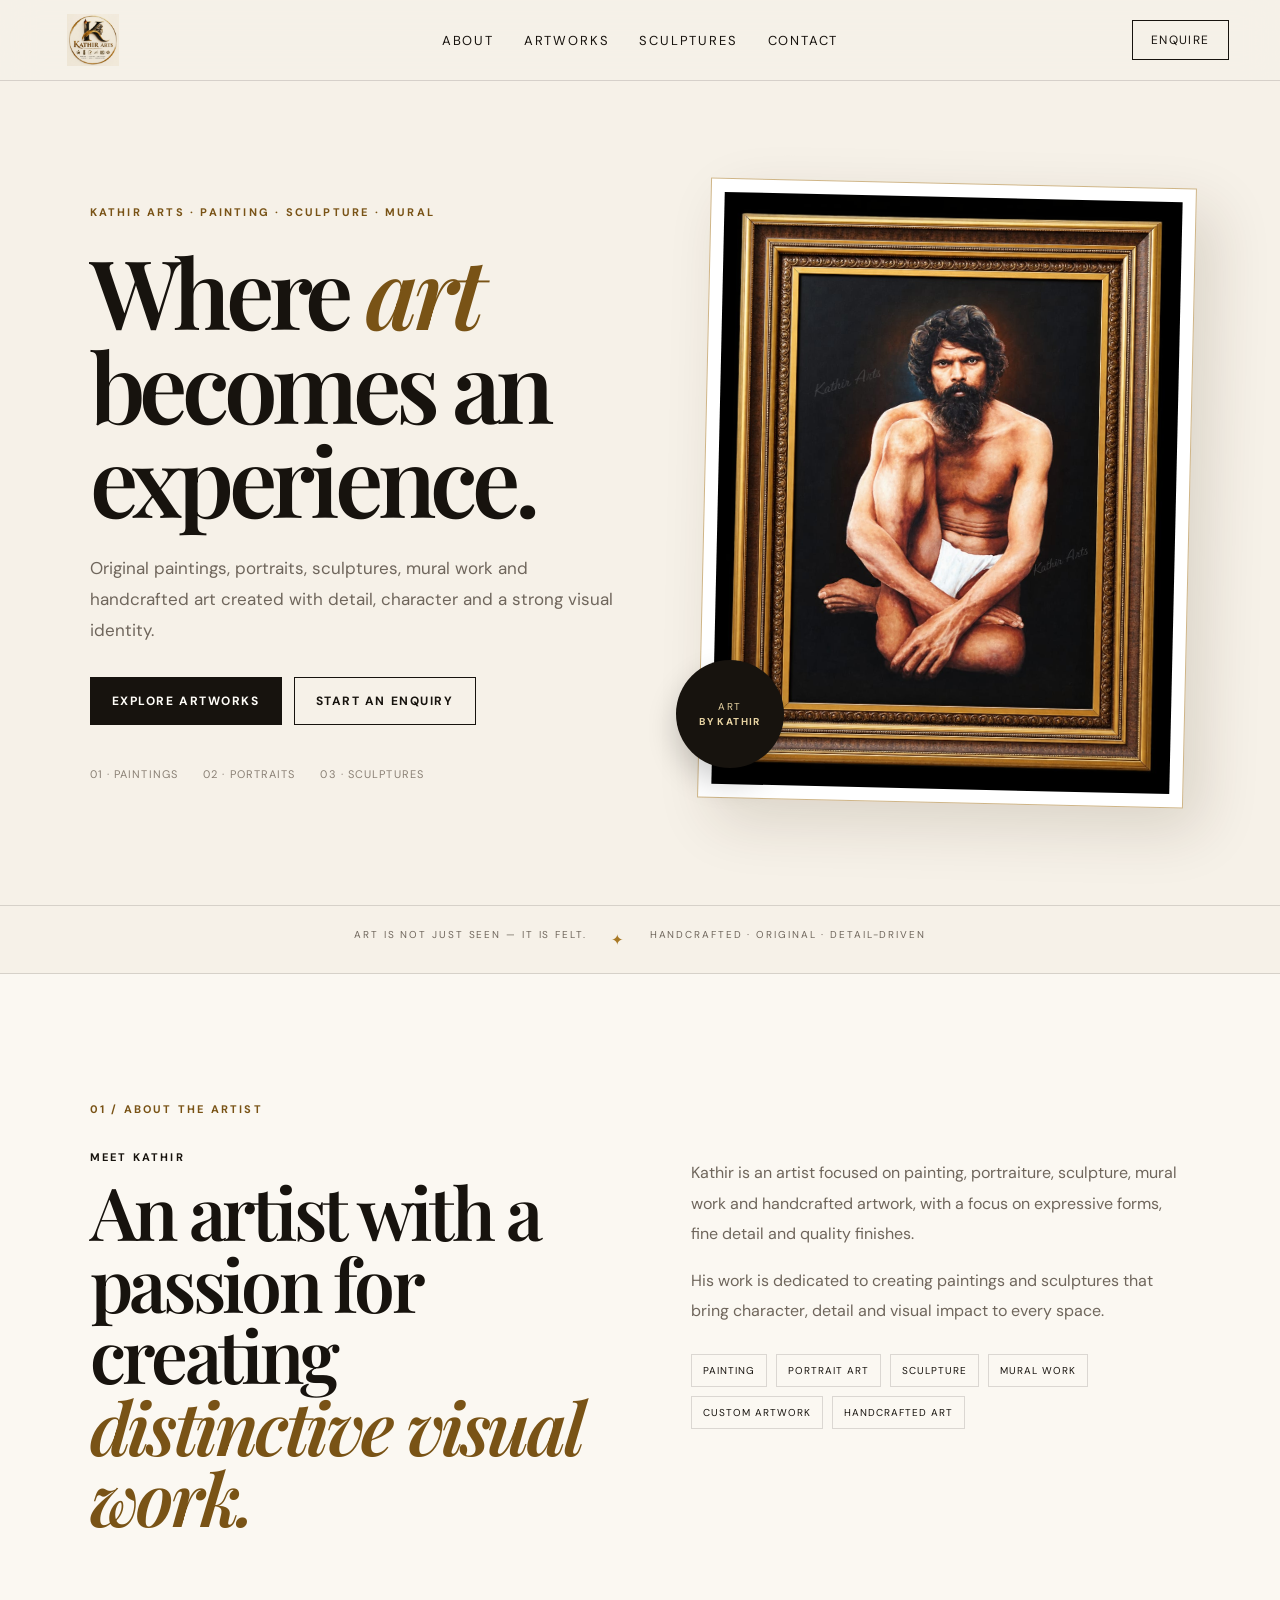
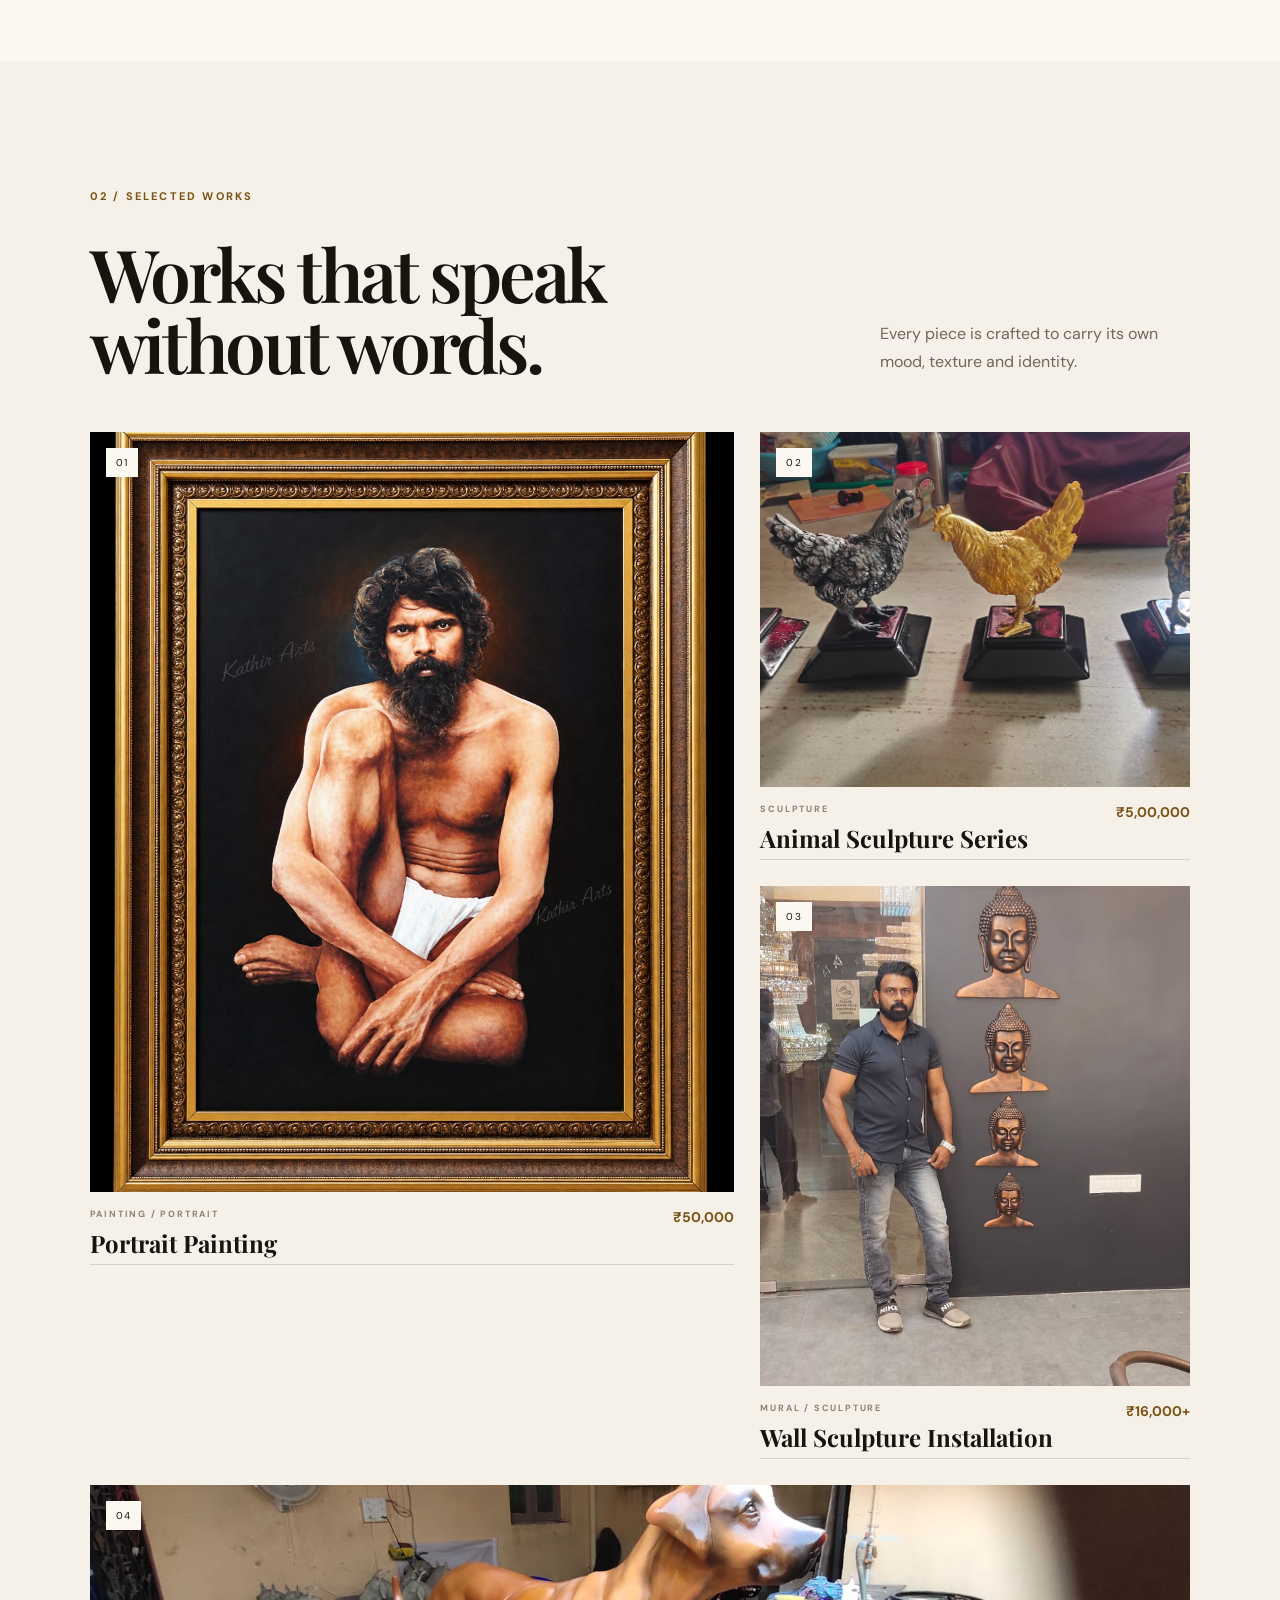
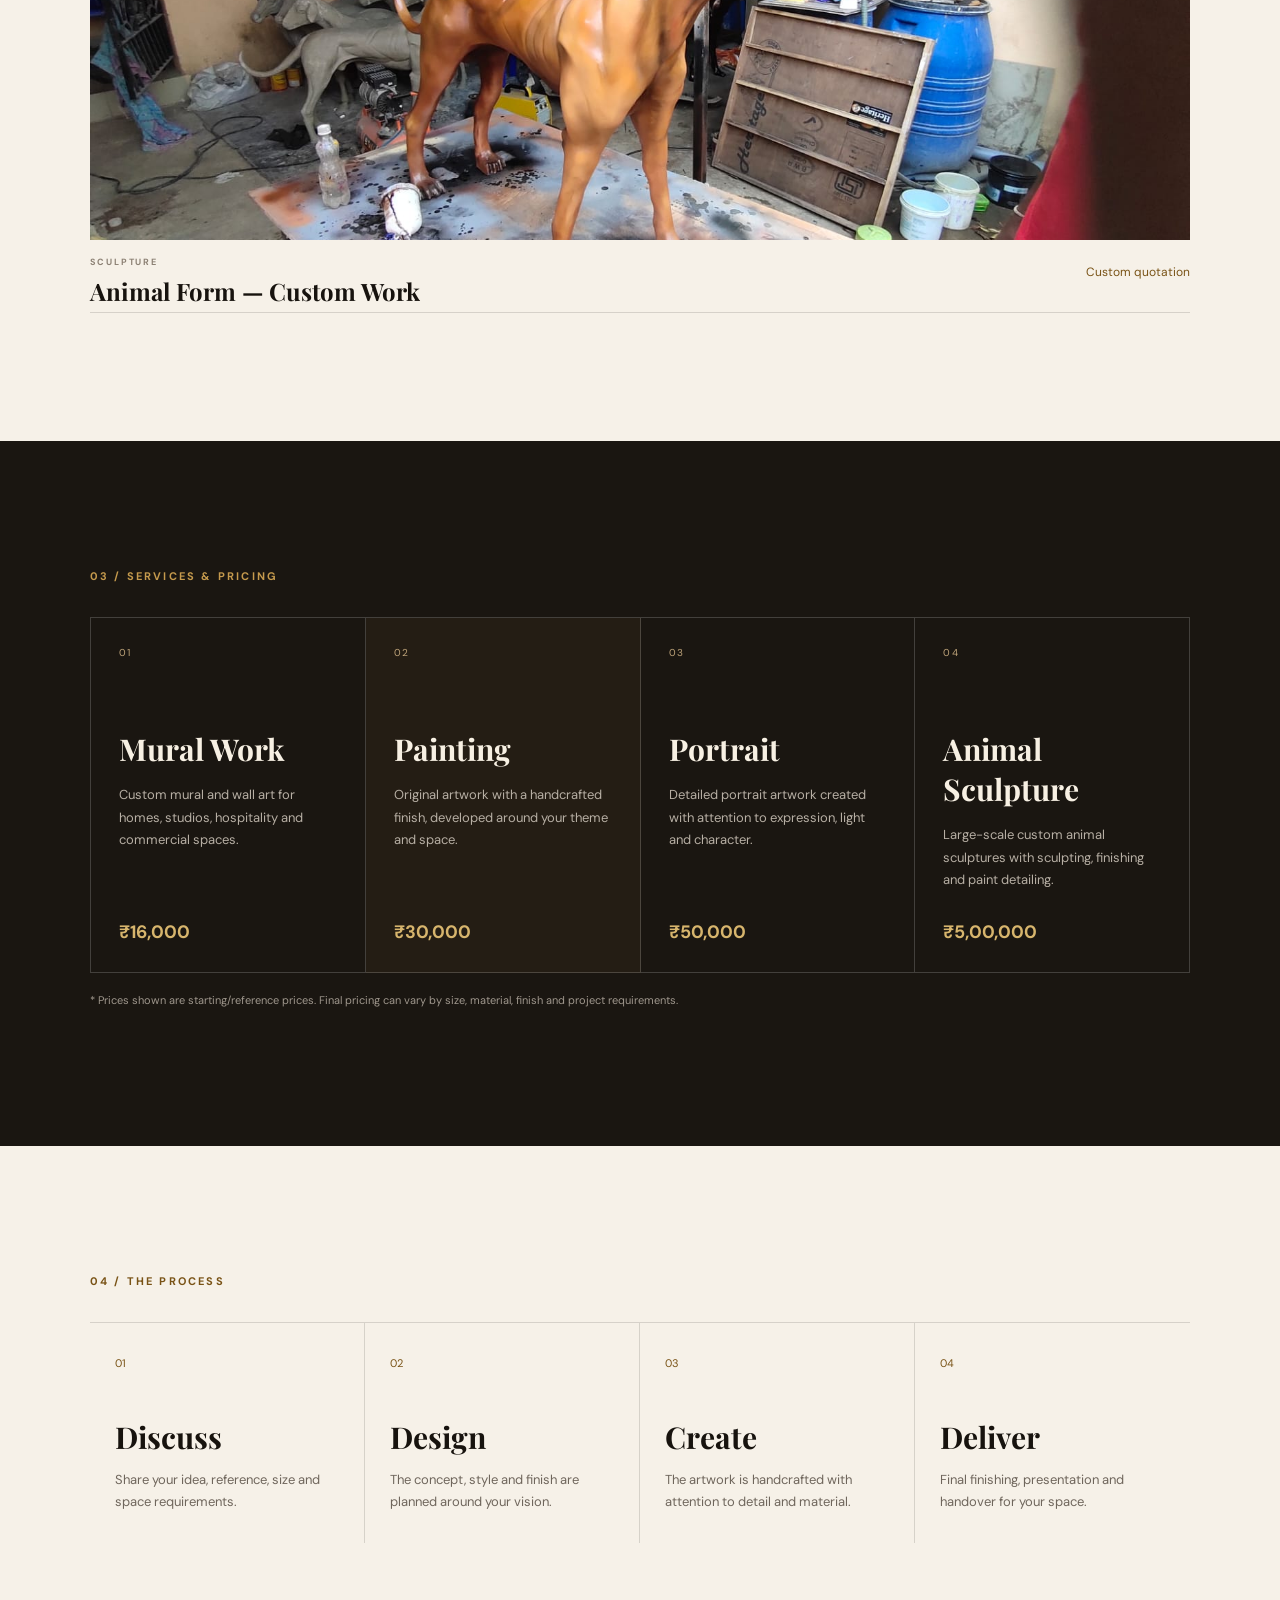
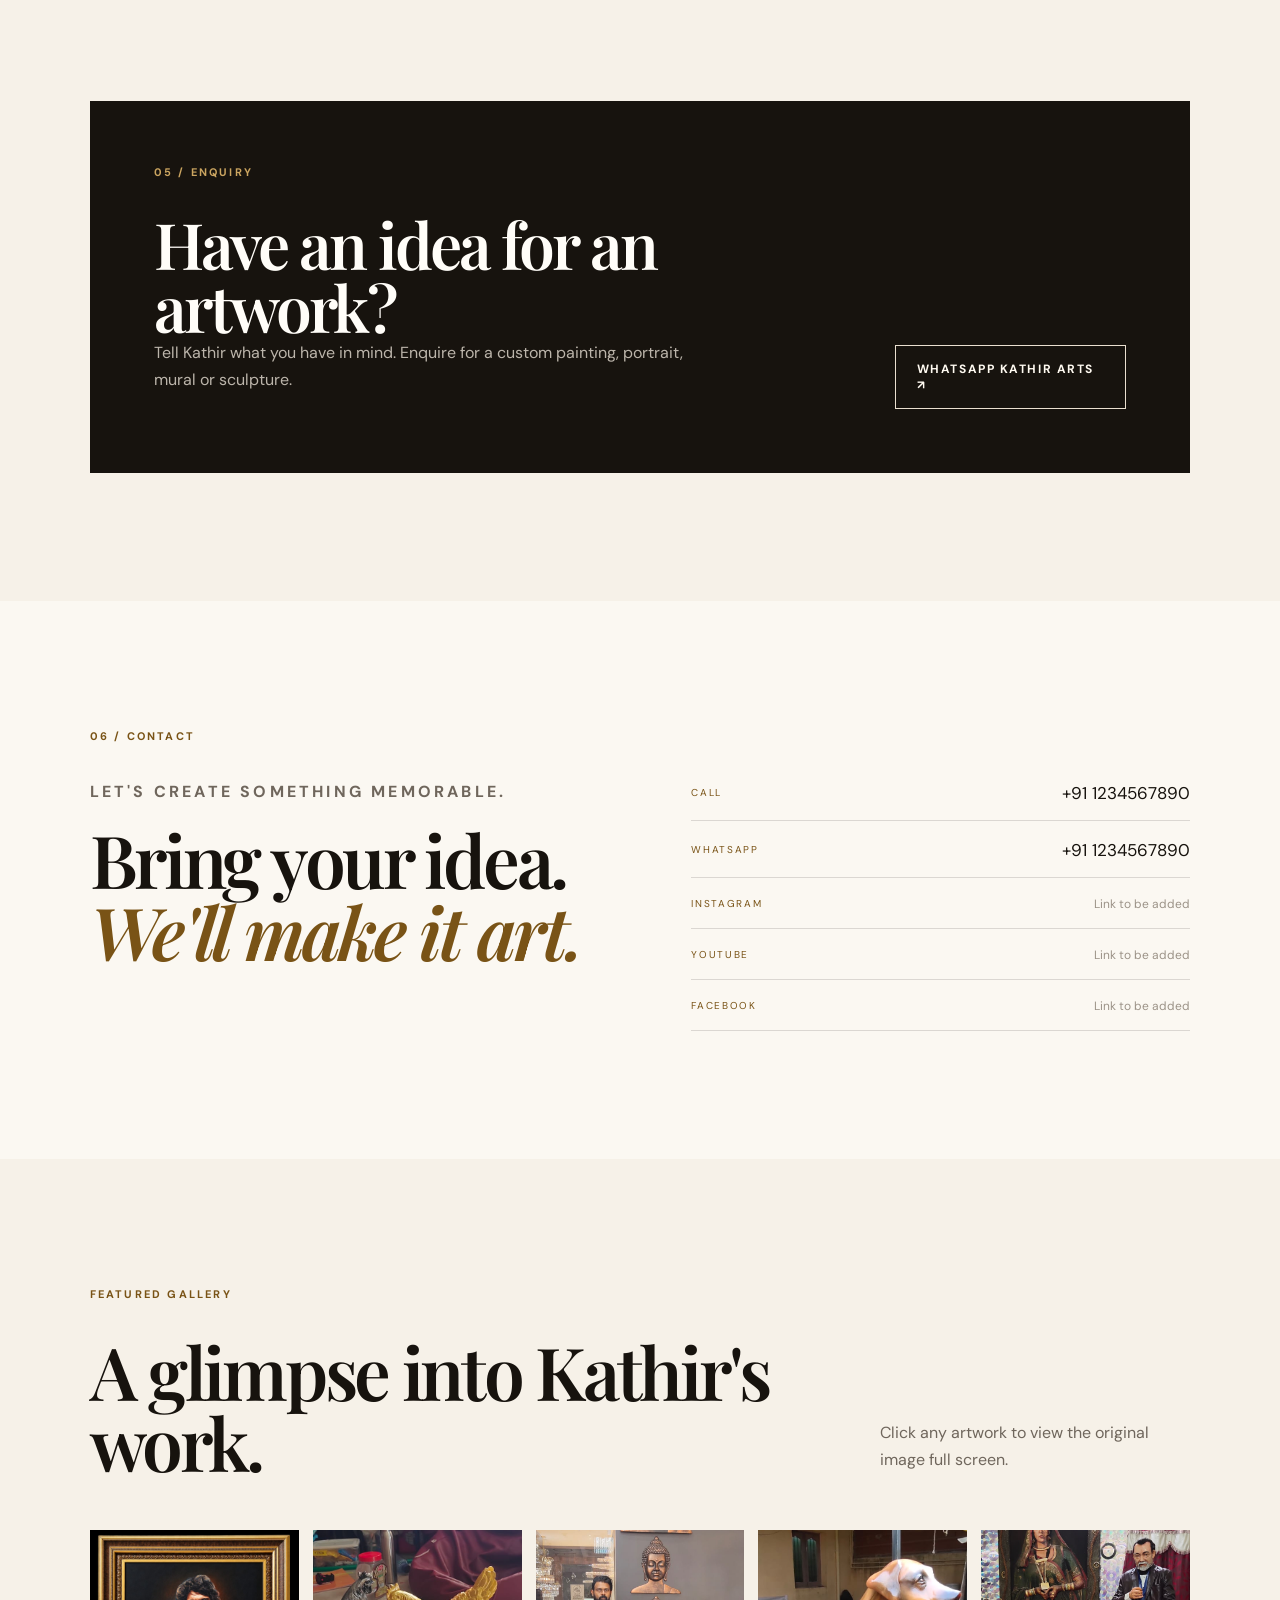
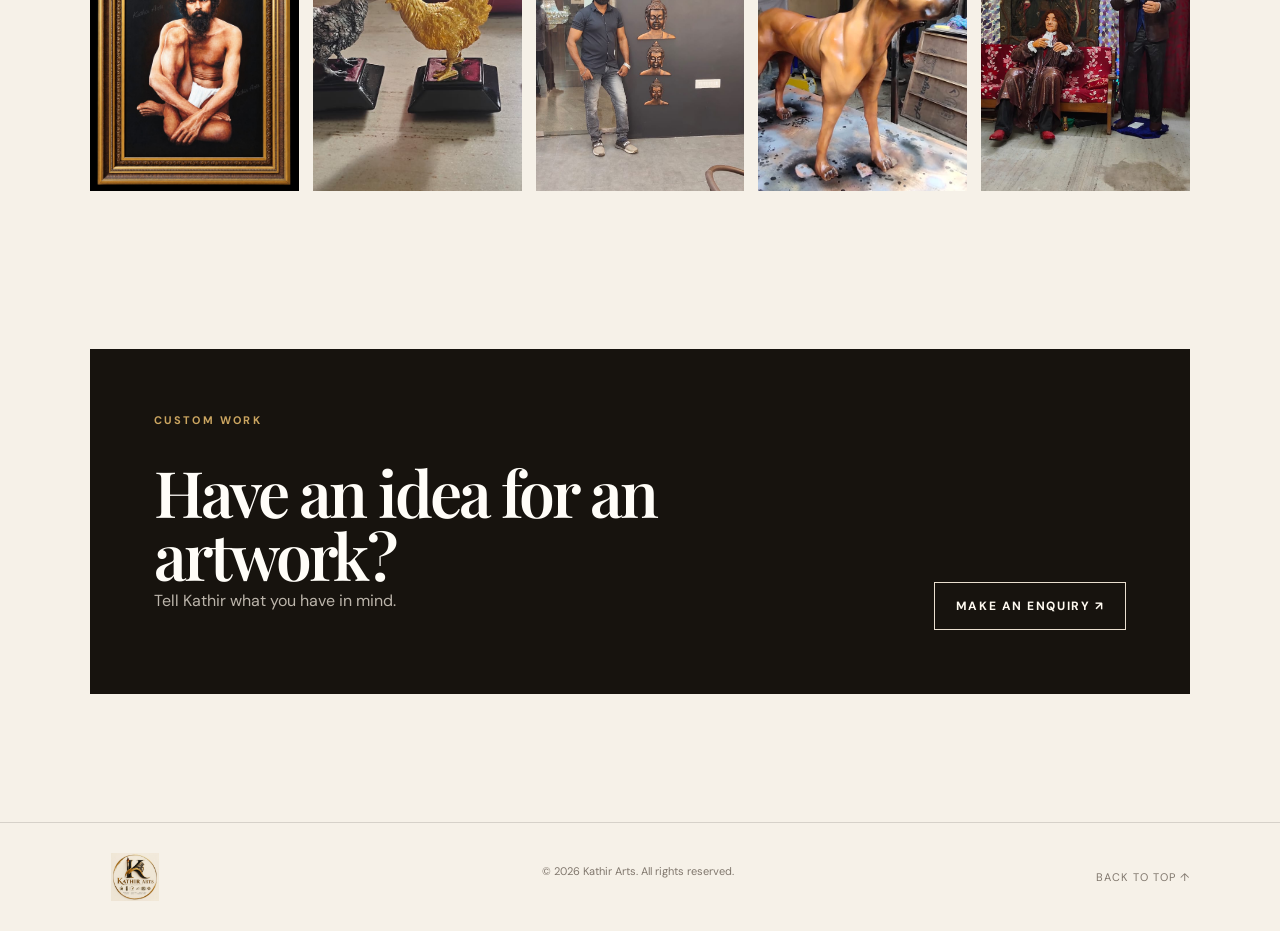
==== index.html @ 3e5220fd "Correct artist profile to painting and sculpture only" ====
<!doctype html>
<html lang="en">
<head>
<meta charset="utf-8"><meta name="viewport" content="width=device-width, initial-scale=1">
<meta name="description" content="Kathir Arts — paintings, portraits, sculptures, mural and embossed art by Kathir.">
<title>Kathir Arts | Art Beyond Imagination</title>
<link rel="icon" href="assets/logo.png"><link rel="stylesheet" href="styles.css">
</head>
<body>
<div class="page-shell">
<header class="site-header">
<a class="brand" href="#home"><img src="assets/logo.png" alt="Kathir Arts logo"></a>
<nav class="nav"><a href="about.html">About</a><a href="artworks.html">Artworks</a><a href="sculptures.html">Sculptures</a><a href="contact.html">Contact</a></nav>
<a class="header-cta" href="contact.html#enquiry">Enquire</a>
</header>
<main>
<section class="hero" id="home">
<div class="hero-copy">
<p class="eyebrow">KATHIR ARTS · PAINTING · SCULPTURE · MURAL</p>
<h1>Where <span>art</span> becomes an experience.</h1>
<p class="hero-text">Original paintings, portraits, sculptures, mural work and handcrafted art created with detail, character and a strong visual identity.</p>
<div class="hero-actions"><a class="button button-dark" href="artworks.html">Explore artworks</a><a class="button button-outline" href="contact.html#enquiry">Start an enquiry</a></div>
<div class="hero-meta"><span>01 · Paintings</span><span>02 · Portraits</span><span>03 · Sculptures</span></div>
</div>
<div class="hero-art"><div class="hero-frame"><img src="assets/portrait-painting.png" alt="Kathir Arts portrait painting"></div><div class="hero-badge">ART<br><strong>BY KATHIR</strong></div></div>
</section>
<section class="intro-strip"><p>ART IS NOT JUST SEEN — IT IS FELT.</p><span>✦</span><p>HANDCRAFTED · ORIGINAL · DETAIL-DRIVEN</p></section>

<section class="about section" id="about">
<div class="section-label">01 / About the artist</div>
<div class="about-grid">
<div><p class="kicker">Meet Kathir</p><h2>An artist with a passion for creating <em>distinctive visual work.</em></h2></div>
<div class="about-copy">
<p>Kathir is an artist focused on painting, portraiture, sculpture, mural work and handcrafted artwork, with a focus on expressive forms, fine detail and quality finishes.</p>
<p>His work is dedicated to creating paintings and sculptures that bring character, detail and visual impact to every space.</p>
<div class="role-list"><span>Painting</span><span>Portrait Art</span><span>Sculpture</span><span>Mural Work</span><span>Custom Artwork</span><span>Handcrafted Art</span></div>
</div>
</div>
</section>

<section class="works section" id="works">
<div class="section-heading"><div><div class="section-label">02 / Selected works</div><h2>Works that speak without words.</h2></div><p>Every piece is crafted to carry its own mood, texture and identity.</p></div>
<div class="work-grid">
<article class="work-card work-large"><div class="image-wrap"><img src="assets/portrait-painting.png" alt="Portrait painting by Kathir Arts" loading="lazy"><span class="work-number">01</span></div><div class="work-info"><div><p class="work-type">Painting / Portrait</p><h3>Portrait Painting</h3></div><strong>₹50,000</strong></div></article>
<article class="work-card"><div class="image-wrap"><img src="assets/animal-sculptures.png" alt="Animal sculptures by Kathir Arts" loading="lazy"><span class="work-number">02</span></div><div class="work-info"><div><p class="work-type">Sculpture</p><h3>Animal Sculpture Series</h3></div><strong>₹5,00,000</strong></div></article>
<article class="work-card"><div class="image-wrap tall"><img src="assets/buddha-sculpture.png" alt="Buddha wall sculpture work by Kathir Arts" loading="lazy"><span class="work-number">03</span></div><div class="work-info"><div><p class="work-type">Mural / Sculpture</p><h3>Wall Sculpture Installation</h3></div><strong>₹16,000+</strong></div></article>
<article class="work-card work-wide"><div class="image-wrap"><img src="assets/dog-sculpture.png" alt="Dog sculpture by Kathir Arts" loading="lazy"><span class="work-number">04</span></div><div class="work-info"><div><p class="work-type">Sculpture</p><h3>Animal Form — Custom Work</h3></div><span class="price-note">Custom quotation</span></div></article>
</div>
</section>

<section class="services section" id="sculpture">
<div class="section-label">03 / Services & pricing</div>
<div class="service-grid">
<article class="service-card"><span>01</span><h3>Mural Work</h3><p>Custom mural and wall art for homes, studios, hospitality and commercial spaces.</p><strong>₹16,000</strong></article>
<article class="service-card featured"><span>02</span><h3>Painting</h3><p>Original artwork with a handcrafted finish, developed around your theme and space.</p><strong>₹30,000</strong></article>
<article class="service-card"><span>03</span><h3>Portrait</h3><p>Detailed portrait artwork created with attention to expression, light and character.</p><strong>₹50,000</strong></article>
<article class="service-card"><span>04</span><h3>Animal Sculpture</h3><p>Large-scale custom animal sculptures with sculpting, finishing and paint detailing.</p><strong>₹5,00,000</strong></article>
</div>
<p class="pricing-note">* Prices shown are starting/reference prices. Final pricing can vary by size, material, finish and project requirements.</p>
</section>

<section class="process section">
<div class="section-label">04 / The process</div>
<div class="process-grid">
<div><span>01</span><h3>Discuss</h3><p>Share your idea, reference, size and space requirements.</p></div>
<div><span>02</span><h3>Design</h3><p>The concept, style and finish are planned around your vision.</p></div>
<div><span>03</span><h3>Create</h3><p>The artwork is handcrafted with attention to detail and material.</p></div>
<div><span>04</span><h3>Deliver</h3><p>Final finishing, presentation and handover for your space.</p></div>
</div>
</section>

<section class="enquiry section" id="enquiry">
<div class="enquiry-panel">
<div><div class="section-label light">05 / Enquiry</div><h2>Have an idea for an artwork?</h2><p>Tell Kathir what you have in mind. Enquire for a custom painting, portrait, mural or sculpture.</p></div>
<a class="button button-light" href="https://wa.me/911234567890?text=Hi%20Kathir%20Arts%2C%20I%27d%20like%20to%20enquire%20about%20an%20artwork." target="_blank" rel="noopener">WhatsApp Kathir Arts ↗</a>
</div>
</section>

<section class="contact section" id="contact">
<div class="section-label">06 / Contact</div>
<div class="contact-grid">
<div><p class="kicker">Let's create something memorable.</p><h2>Bring your idea. <em>We'll make it art.</em></h2></div>
<div class="contact-details">
<a href="tel:+911234567890"><span>Call</span>+91 1234567890</a>
<a href="https://wa.me/911234567890" target="_blank" rel="noopener"><span>WhatsApp</span>+91 1234567890</a>
<div class="social-placeholder"><span>Instagram</span><small>Link to be added</small></div>
<div class="social-placeholder"><span>YouTube</span><small>Link to be added</small></div>
<div class="social-placeholder"><span>Facebook</span><small>Link to be added</small></div>
</div>
</div>
</section>
<section class="home-gallery section"><div class="section-heading"><div><div class="section-label">Featured gallery</div><h2>A glimpse into Kathir's work.</h2></div><p>Click any artwork to view the original image full screen.</p></div><div class="mini-gallery">
<button class="mini-card image-button lightbox-trigger" data-full="assets/portrait-painting.png"><img src="assets/portrait-painting.png" alt="Portrait painting"></button>
<button class="mini-card image-button lightbox-trigger" data-full="assets/animal-sculptures.png"><img src="assets/animal-sculptures.png" alt="Animal sculptures"></button>
<button class="mini-card image-button lightbox-trigger" data-full="assets/buddha-sculpture.png"><img src="assets/buddha-sculpture.png" alt="Buddha sculpture"></button>
<button class="mini-card image-button lightbox-trigger" data-full="assets/dog-sculpture.png"><img src="assets/dog-sculpture.png" alt="Dog sculpture"></button>
<button class="mini-card image-button lightbox-trigger" data-full="assets/artist-gallery.png"><img src="assets/artist-gallery.png" alt="Artist gallery work"></button></div></section>
<section class="enquiry section"><div class="enquiry-panel"><div><div class="section-label light">Custom work</div><h2>Have an idea for an artwork?</h2><p>Tell Kathir what you have in mind.</p></div><a class="button button-light" href="contact.html#enquiry">Make an enquiry ↗</a></div></section></main>
<footer class="site-footer"><img src="assets/logo.png" alt="Kathir Arts"><p>© <span id="year"></span> Kathir Arts. All rights reserved.</p><a href="#home">Back to top ↑</a></footer>
</div><div class="lightbox" id="lightbox" aria-hidden="true"><button class="lightbox-close" aria-label="Close image">×</button><img id="lightbox-image" src="" alt=""><p id="lightbox-caption"></p></div><script src="script.js"></script>
</body>
</html>
---- styles.css ----
@import url('https://fonts.googleapis.com/css2?family=DM+Sans:wght@400;500;600;700&family=Playfair+Display:ital,wght@0,500;0,600;0,700;1,500;1,600&display=swap');
:root{--ink:#17130e;--muted:#6f665c;--paper:#f6f1e8;--paper-2:#fbf8f2;--gold:#a87925;--gold-dark:#795316;--line:rgba(23,19,14,.14);--white:#fffdf8}
*{box-sizing:border-box}html{scroll-behavior:smooth}body{margin:0;background:var(--paper);color:var(--ink);font-family:"DM Sans",sans-serif}a{color:inherit;text-decoration:none}img{display:block;max-width:100%}.page-shell{overflow:hidden}
.site-header{position:sticky;top:0;z-index:20;display:grid;grid-template-columns:1fr auto 1fr;align-items:center;padding:14px clamp(20px,4vw,64px);background:rgba(246,241,232,.9);backdrop-filter:blur(18px);border-bottom:1px solid var(--line)}
.brand{justify-self:start;width:84px;height:52px;display:flex;align-items:center}.brand img{width:84px;height:52px;object-fit:contain;mix-blend-mode:multiply}.nav{display:flex;gap:30px;align-items:center;font-size:13px;text-transform:uppercase;letter-spacing:.14em}.nav a{position:relative;padding:8px 0}.nav a:after{content:"";position:absolute;left:0;bottom:2px;width:0;height:1px;background:var(--gold);transition:.25s}.nav a:hover:after{width:100%}.header-cta{justify-self:end;border:1px solid var(--ink);padding:11px 18px;font-size:12px;text-transform:uppercase;letter-spacing:.12em;transition:.25s}.header-cta:hover{background:var(--ink);color:var(--white)}
.hero{min-height:calc(100vh - 81px);display:grid;grid-template-columns:1.05fr .95fr;gap:clamp(30px,6vw,100px);align-items:center;padding:clamp(50px,8vw,110px) clamp(20px,7vw,110px)}.hero-copy{max-width:680px}.eyebrow,.section-label,.kicker,.work-type{font-size:11px;letter-spacing:.2em;text-transform:uppercase;font-weight:700}.eyebrow{color:var(--gold-dark);margin-bottom:24px}h1,h2,h3,p{margin-top:0}h1,h2{font-family:"Playfair Display",serif;font-weight:600;line-height:.98}h1{font-size:clamp(58px,7.5vw,112px);letter-spacing:-.055em;margin-bottom:28px}h1 span,h2 em{color:var(--gold-dark);font-style:italic}.hero-text{max-width:570px;color:var(--muted);font-size:17px;line-height:1.8}.hero-actions{display:flex;gap:12px;flex-wrap:wrap;margin:32px 0 42px}.button{display:inline-flex;align-items:center;justify-content:center;padding:15px 21px;font-size:12px;text-transform:uppercase;letter-spacing:.13em;font-weight:700;border:1px solid var(--ink);transition:.25s}.button-dark{background:var(--ink);color:var(--white)}.button-dark:hover{background:var(--gold-dark);border-color:var(--gold-dark)}.button-outline:hover{background:var(--ink);color:var(--white)}.hero-meta{display:flex;gap:25px;color:#8a8075;font-size:11px;letter-spacing:.1em;text-transform:uppercase}
.hero-art{position:relative;max-width:620px;justify-self:end}.hero-frame{padding:13px;border:1px solid rgba(168,121,37,.55);background:#fff;box-shadow:18px 22px 60px rgba(55,35,9,.14);transform:rotate(1.3deg)}.hero-frame img{width:100%;aspect-ratio:1104/1425;object-fit:cover}.hero-badge{position:absolute;left:-28px;bottom:35px;width:108px;height:108px;border-radius:50%;display:grid;place-content:center;text-align:center;background:var(--ink);color:#e8d4a3;font-size:10px;letter-spacing:.14em;line-height:1.5;box-shadow:0 14px 30px rgba(0,0,0,.2)}
.intro-strip{display:flex;justify-content:center;align-items:center;gap:24px;padding:22px 20px;border-top:1px solid var(--line);border-bottom:1px solid var(--line);font-size:10px;letter-spacing:.19em;color:#6f665c}.intro-strip span{color:var(--gold);font-size:15px}
.section{padding:clamp(80px,10vw,145px) clamp(20px,7vw,110px)}.section-label{color:var(--gold-dark);margin-bottom:34px}.about{background:var(--paper-2)}.about-grid,.contact-grid{display:grid;grid-template-columns:1fr 1fr;gap:clamp(40px,8vw,140px)}h2{font-size:clamp(48px,5.7vw,82px);letter-spacing:-.045em;margin-bottom:0}.about-copy{max-width:570px;padding-top:8px}.about-copy p,.contact-grid p{color:var(--muted);font-size:16px;line-height:1.9}.role-list{display:flex;flex-wrap:wrap;gap:9px;margin-top:28px}.role-list span{border:1px solid var(--line);padding:9px 11px;font-size:10px;text-transform:uppercase;letter-spacing:.1em}
.section-heading{display:flex;justify-content:space-between;align-items:end;gap:40px;margin-bottom:52px}.section-heading h2{max-width:740px}.section-heading>p{max-width:310px;color:var(--muted);line-height:1.7;margin-bottom:5px}.work-grid{display:grid;grid-template-columns:1.2fr .8fr;gap:26px}.work-card{min-width:0}.work-card.work-large{grid-row:span 2}.image-wrap{position:relative;background:#ddd;overflow:hidden}.image-wrap img{width:100%;height:100%;object-fit:cover;transition:transform .7s cubic-bezier(.2,.7,.2,1)}.work-large .image-wrap{height:760px}.work-card:not(.work-large) .image-wrap{height:355px}.image-wrap.tall{height:500px!important}.work-wide{grid-column:1/-1}.work-wide .image-wrap{height:430px}.work-card:hover img{transform:scale(1.025)}.work-number{position:absolute;top:16px;left:16px;background:var(--paper-2);padding:8px 10px;font-size:10px;letter-spacing:.12em}.work-info{display:flex;justify-content:space-between;gap:20px;padding:16px 0 5px;border-bottom:1px solid var(--line);align-items:start}.work-info h3{font-family:"Playfair Display",serif;font-size:24px;margin:7px 0 0}.work-info strong{font-size:14px;color:var(--gold-dark);white-space:nowrap}.work-type{font-size:9px;color:#8c8174;margin:0}.price-note{font-size:12px;color:var(--gold-dark);padding-top:8px}
.services{background:#1a1611;color:#f7f0e3}.services .section-label{color:#c59a4d}.service-grid{display:grid;grid-template-columns:repeat(4,1fr);border-top:1px solid rgba(255,255,255,.18);border-left:1px solid rgba(255,255,255,.18)}.service-card{min-height:330px;padding:28px;border-right:1px solid rgba(255,255,255,.18);border-bottom:1px solid rgba(255,255,255,.18);display:flex;flex-direction:column}.service-card.featured{background:#241d14}.service-card>span{font-size:10px;color:#bfa47a;letter-spacing:.16em}.service-card h3{font-family:"Playfair Display",serif;font-size:30px;margin:70px 0 15px}.service-card p{color:#b7afa4;font-size:13px;line-height:1.75;margin-bottom:28px}.service-card strong{margin-top:auto;font-size:18px;color:#d7b56d}.pricing-note{color:#9f978d;font-size:11px;margin-top:20px}
.process-grid{display:grid;grid-template-columns:repeat(4,1fr);border-top:1px solid var(--line)}.process-grid>div{padding:28px 25px 0;border-right:1px solid var(--line);min-height:220px}.process-grid>div:last-child{border-right:0}.process-grid span{font-size:11px;color:var(--gold-dark)}.process-grid h3{font-family:"Playfair Display",serif;font-size:30px;margin:45px 0 12px}.process-grid p{color:var(--muted);line-height:1.7;font-size:13px}
.enquiry{padding-top:30px}.enquiry-panel{background:var(--ink);color:var(--white);padding:clamp(35px,5vw,70px);display:flex;align-items:end;justify-content:space-between;gap:35px}.enquiry-panel .section-label{color:#cba560}.enquiry-panel h2{max-width:720px;font-size:clamp(48px,5vw,76px)}.enquiry-panel p{color:#bcb5ab;max-width:560px;line-height:1.7}.button-light{border-color:#e9dfcf;color:#fffaf1}.button-light:hover{background:#fffaf1;color:var(--ink)}
.contact{background:var(--paper-2)}.contact-details{display:flex;flex-direction:column;gap:18px;padding-top:5px}.contact-details>a,.social-placeholder{display:flex;justify-content:space-between;align-items:center;border-bottom:1px solid var(--line);padding:0 0 16px;font-size:17px}.contact-details span{font-size:10px;text-transform:uppercase;letter-spacing:.17em;color:var(--gold-dark)}.social-placeholder small{color:#9c9388;font-size:12px}.site-footer{display:flex;align-items:center;justify-content:space-between;padding:30px clamp(20px,7vw,110px);border-top:1px solid var(--line);font-size:11px;color:#80776d}.site-footer img{width:90px;height:48px;object-fit:contain;mix-blend-mode:multiply}.site-footer a{text-transform:uppercase;letter-spacing:.1em}
@media(max-width:900px){.site-header{grid-template-columns:auto 1fr auto}.nav{display:none}.hero{grid-template-columns:1fr;padding-top:70px}.hero-art{justify-self:center;width:min(100%,620px)}.about-grid,.contact-grid{grid-template-columns:1fr}.work-grid{grid-template-columns:1fr}.work-large{grid-row:auto!important}.work-wide{grid-column:auto}.work-large .image-wrap,.work-card:not(.work-large) .image-wrap,.image-wrap.tall,.work-wide .image-wrap{height:auto!important;aspect-ratio:4/3}.service-grid{grid-template-columns:1fr 1fr}.process-grid{grid-template-columns:1fr 1fr}.process-grid>div:nth-child(2){border-right:0}.enquiry-panel{align-items:start;flex-direction:column}}
@media(max-width:560px){h1{font-size:54px}.hero-meta{flex-direction:column;gap:8px}.intro-strip{justify-content:flex-start;overflow:hidden;white-space:nowrap}.service-grid,.process-grid{grid-template-columns:1fr}.process-grid>div{border-right:0;border-bottom:1px solid var(--line)}.process-grid>div:last-child{border-bottom:0}.site-footer{flex-direction:column;gap:18px}.header-cta{padding:9px 12px}}
.image-button{border:0;padding:0;background:transparent;cursor:zoom-in;width:100%}.mini-gallery{display:grid;grid-template-columns:repeat(5,1fr);gap:14px}.mini-card{overflow:hidden;background:#ddd;aspect-ratio:4/5}.mini-card img{width:100%;height:100%;object-fit:cover;transition:transform .6s}.mini-card:hover img{transform:scale(1.05)}
.page-hero{padding:110px clamp(20px,7vw,110px) 60px}.page-hero p{max-width:680px;color:var(--muted);font-size:17px;line-height:1.8}.artwork-grid,.sculpture-grid{display:grid;grid-template-columns:repeat(2,1fr);gap:40px 28px}.sculpture-grid{grid-template-columns:repeat(3,1fr)}.gallery-image{height:540px;overflow:hidden}.gallery-image img{width:100%;height:100%;object-fit:cover;transition:.6s}.gallery-card:hover .gallery-image img{transform:scale(1.025)}.gallery-info{display:flex;justify-content:space-between;padding:16px 0;border-bottom:1px solid var(--line)}.gallery-info h3{font-family:"Playfair Display",serif;font-size:25px;margin:6px 0}.gallery-info strong,.price-note{color:var(--gold-dark)}.lightbox{position:fixed;inset:0;z-index:100;display:flex;align-items:center;justify-content:center;flex-direction:column;gap:14px;padding:30px;background:rgba(10,8,5,.95);opacity:0;visibility:hidden;transition:.25s}.lightbox.open{opacity:1;visibility:visible}.lightbox img{max-width:94vw;max-height:86vh;width:auto;height:auto;object-fit:contain}.lightbox p{color:#eee;margin:0;font-size:12px}.lightbox-close{position:absolute;right:25px;top:15px;background:none;border:0;color:#fff;font-size:42px;cursor:pointer}body.no-scroll{overflow:hidden}
@media(max-width:900px){.mini-gallery{grid-template-columns:repeat(2,1fr)}.artwork-grid,.sculpture-grid{grid-template-columns:1fr}.gallery-image{height:auto;aspect-ratio:4/3}}@media(max-width:560px){.mini-gallery{grid-template-columns:1fr}}
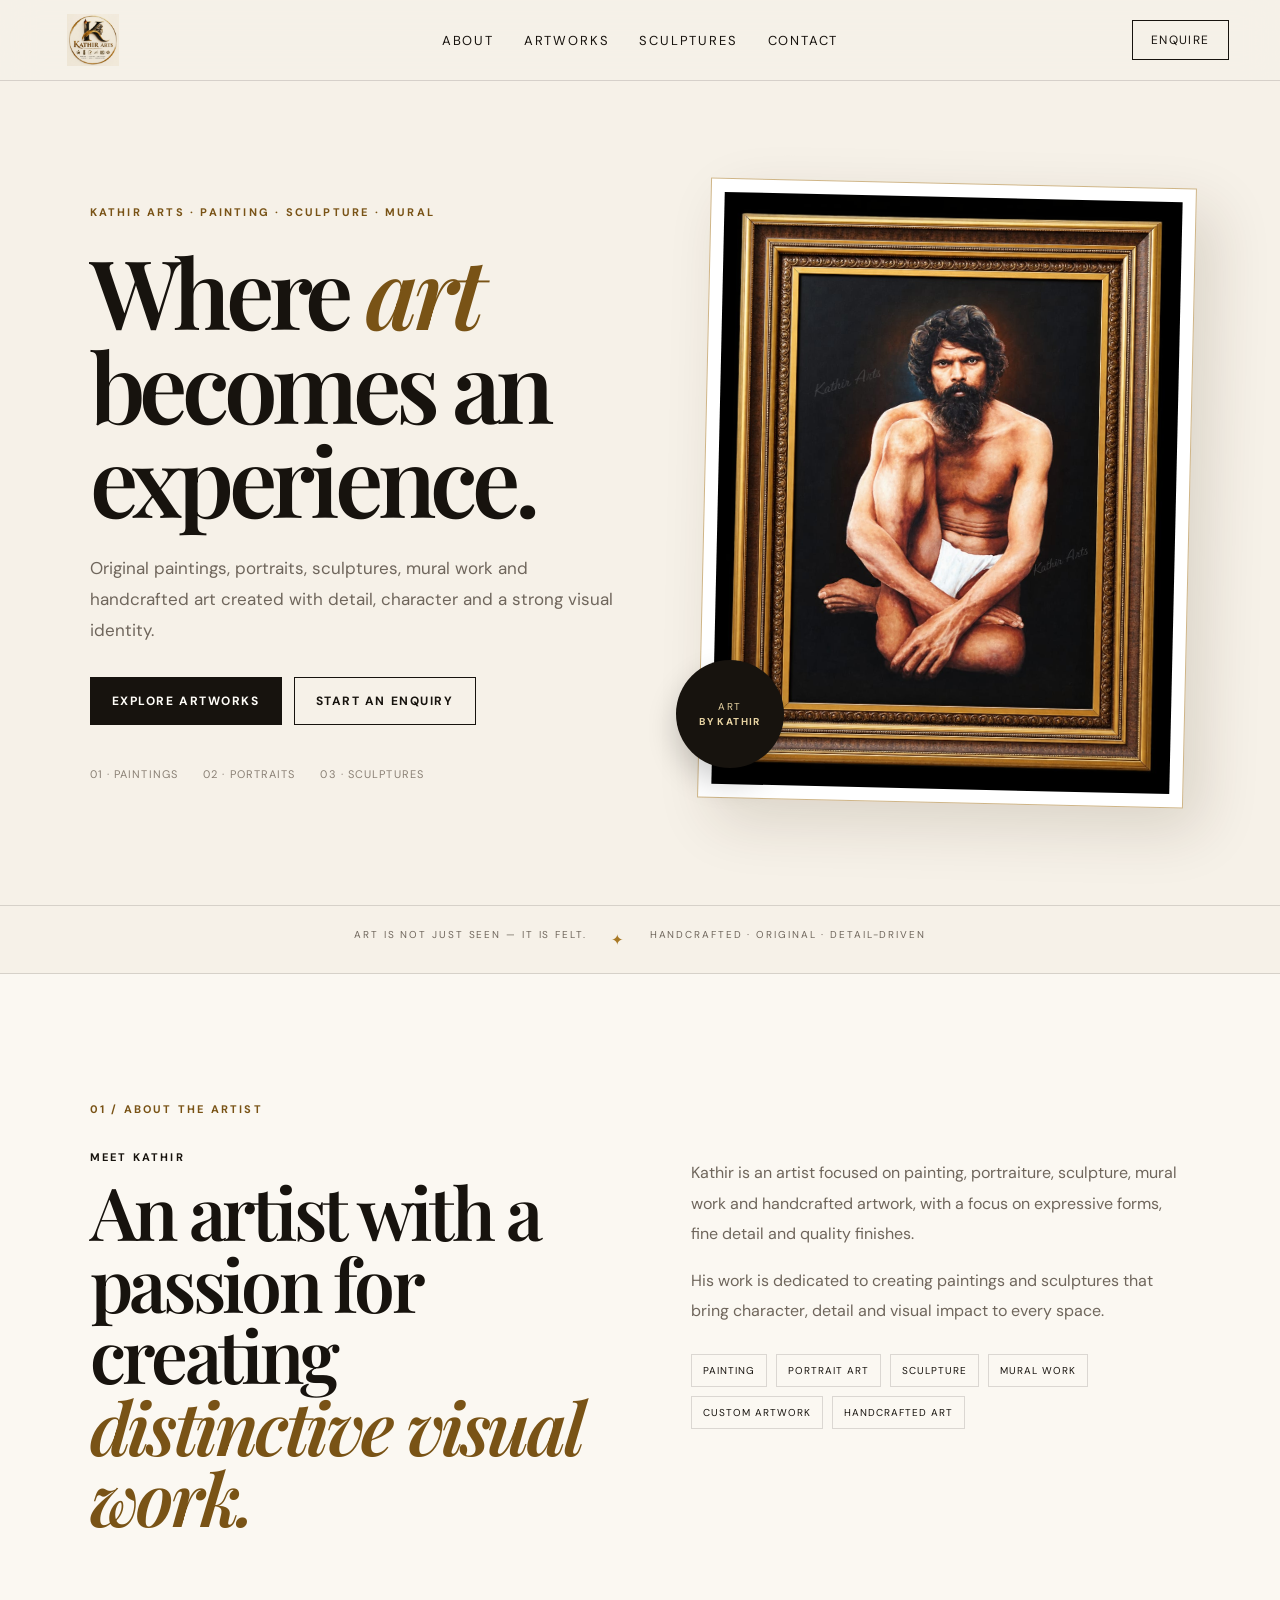
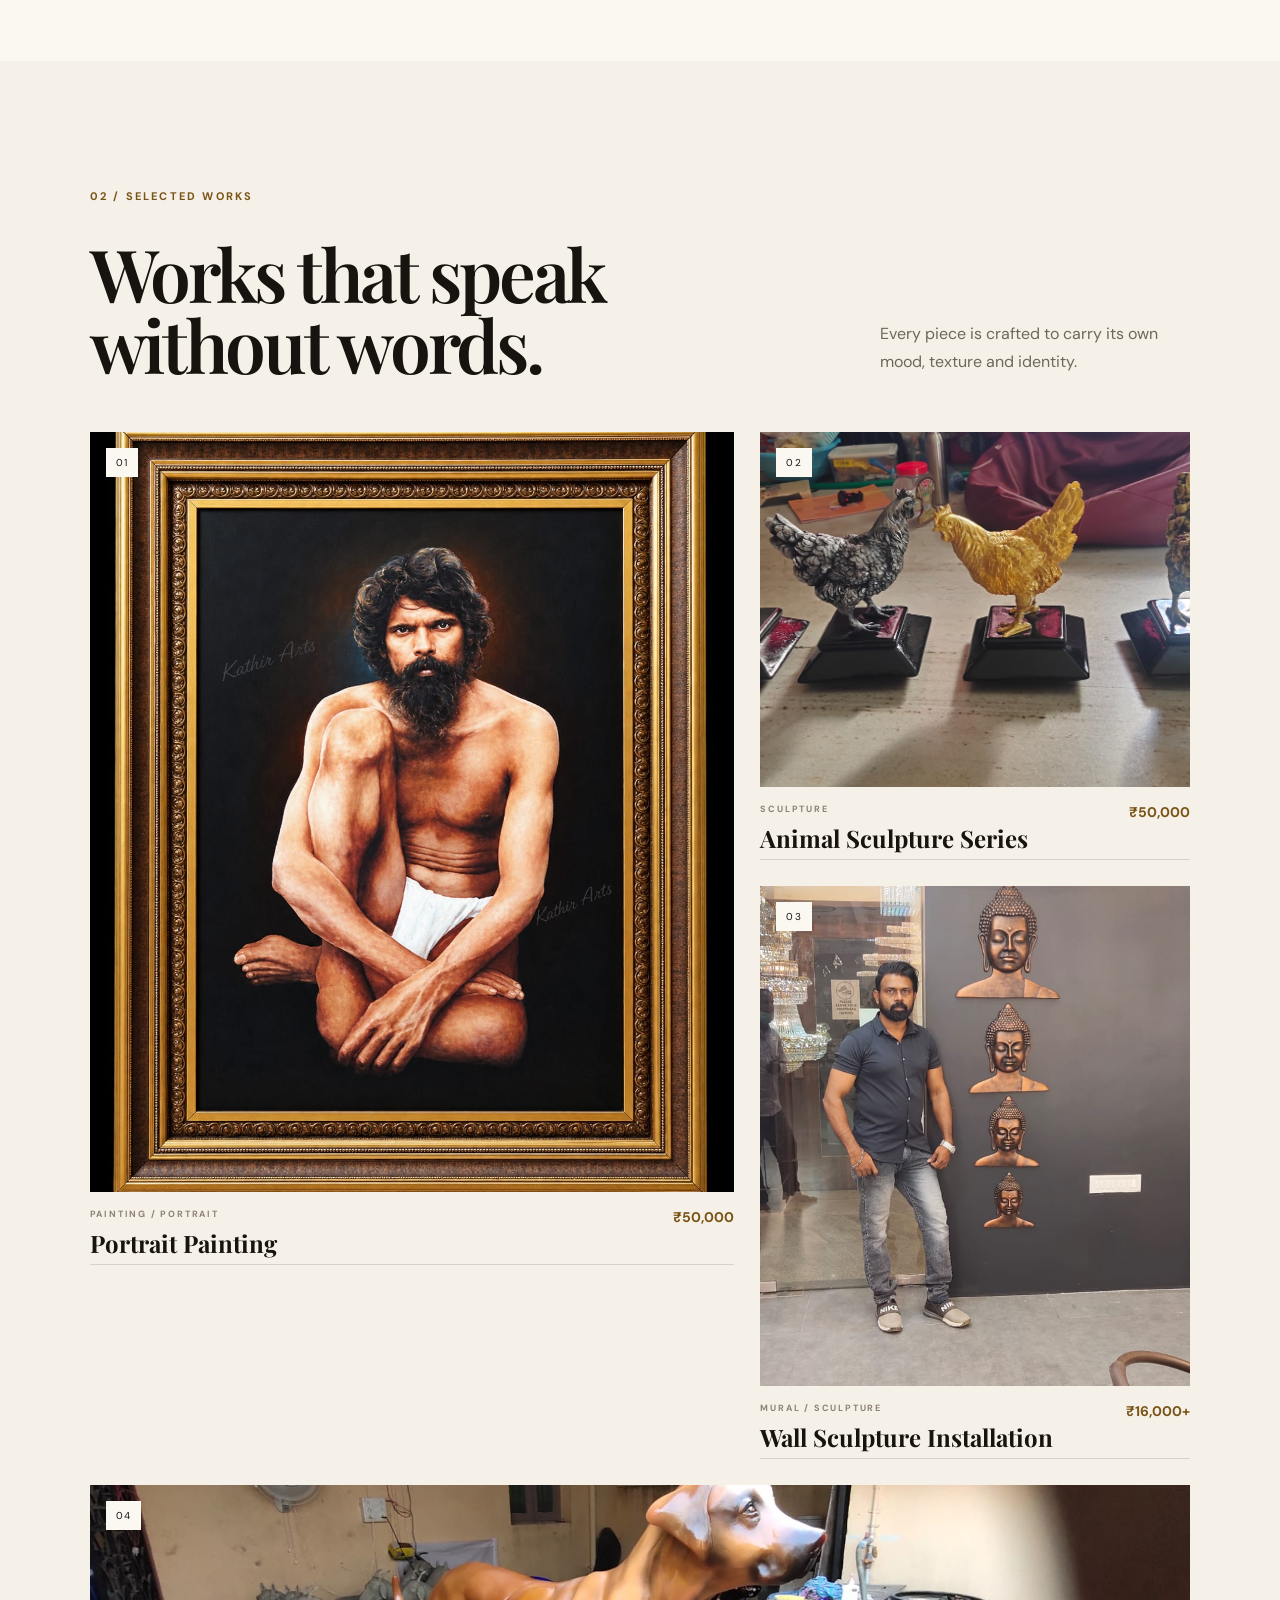
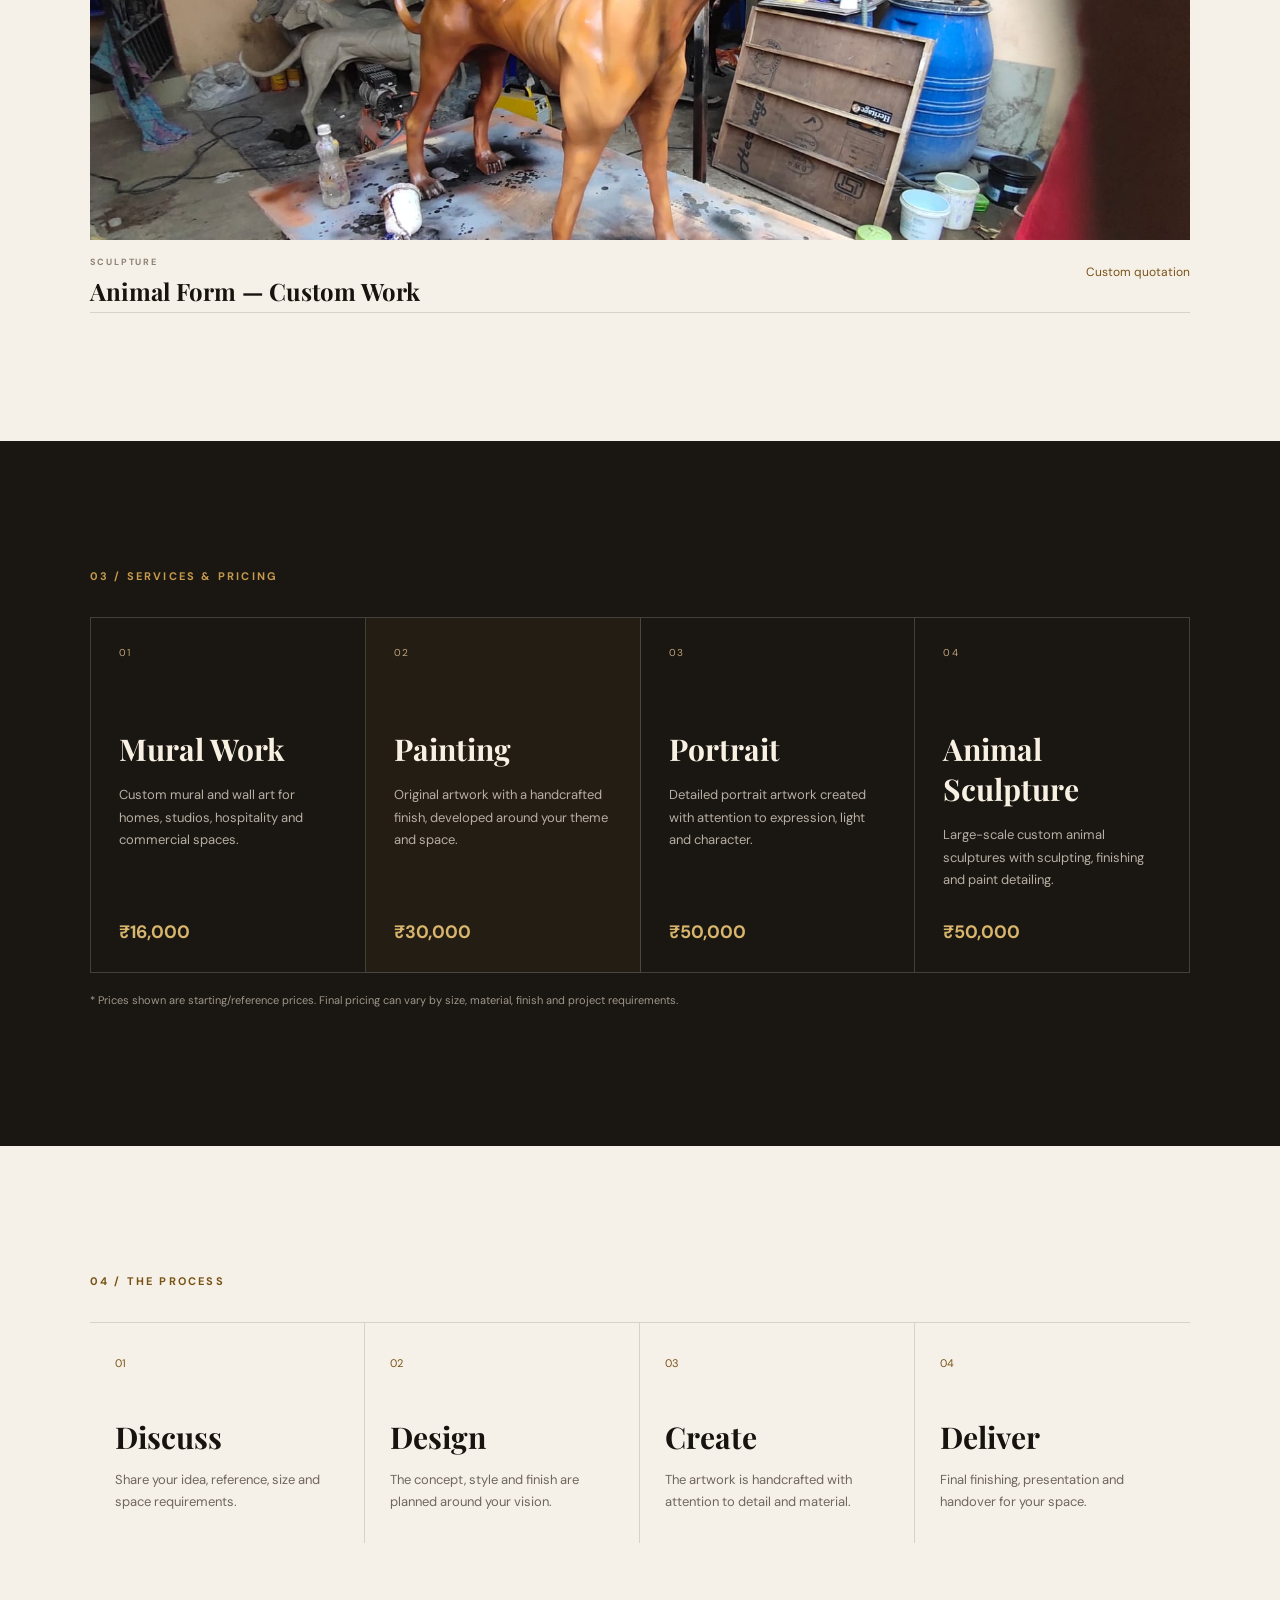
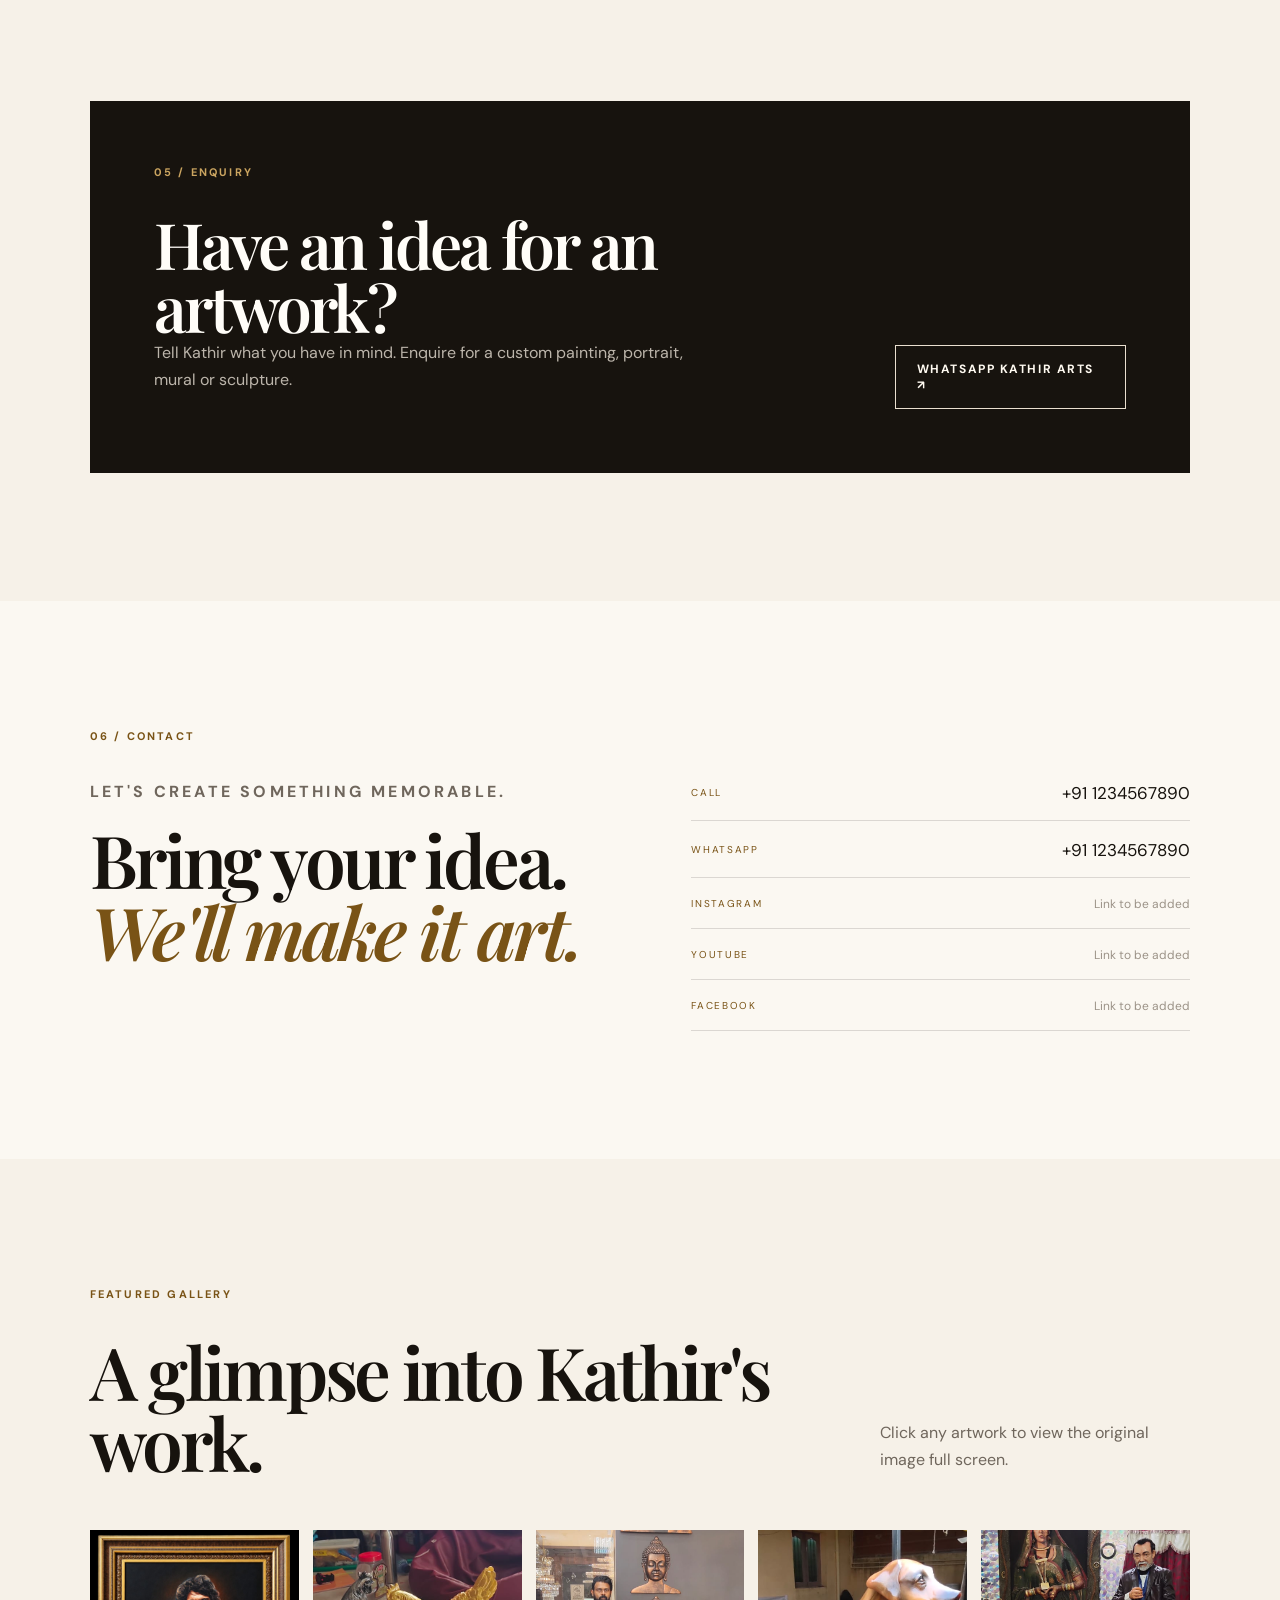
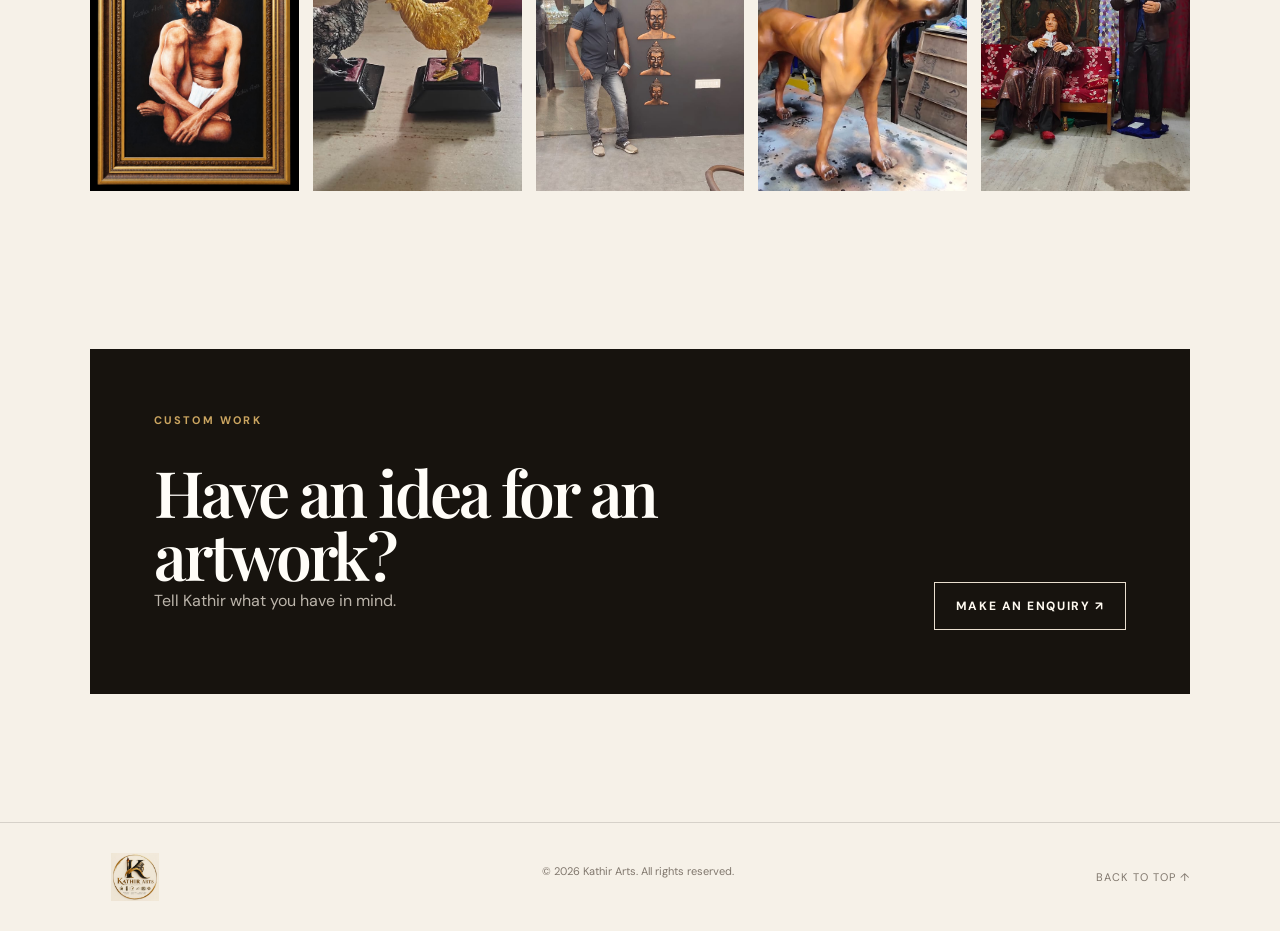
==== commit 404d0b59: "Update animal sculpture price to ₹50,000" ====
--- a/index.html
+++ b/index.html
@@ -42,7 +42,7 @@
 <div class="section-heading"><div><div class="section-label">02 / Selected works</div><h2>Works that speak without words.</h2></div><p>Every piece is crafted to carry its own mood, texture and identity.</p></div>
 <div class="work-grid">
 <article class="work-card work-large"><div class="image-wrap"><img src="assets/portrait-painting.png" alt="Portrait painting by Kathir Arts" loading="lazy"><span class="work-number">01</span></div><div class="work-info"><div><p class="work-type">Painting / Portrait</p><h3>Portrait Painting</h3></div><strong>₹50,000</strong></div></article>
-<article class="work-card"><div class="image-wrap"><img src="assets/animal-sculptures.png" alt="Animal sculptures by Kathir Arts" loading="lazy"><span class="work-number">02</span></div><div class="work-info"><div><p class="work-type">Sculpture</p><h3>Animal Sculpture Series</h3></div><strong>₹5,00,000</strong></div></article>
+<article class="work-card"><div class="image-wrap"><img src="assets/animal-sculptures.png" alt="Animal sculptures by Kathir Arts" loading="lazy"><span class="work-number">02</span></div><div class="work-info"><div><p class="work-type">Sculpture</p><h3>Animal Sculpture Series</h3></div><strong>₹50,000</strong></div></article>
 <article class="work-card"><div class="image-wrap tall"><img src="assets/buddha-sculpture.png" alt="Buddha wall sculpture work by Kathir Arts" loading="lazy"><span class="work-number">03</span></div><div class="work-info"><div><p class="work-type">Mural / Sculpture</p><h3>Wall Sculpture Installation</h3></div><strong>₹16,000+</strong></div></article>
 <article class="work-card work-wide"><div class="image-wrap"><img src="assets/dog-sculpture.png" alt="Dog sculpture by Kathir Arts" loading="lazy"><span class="work-number">04</span></div><div class="work-info"><div><p class="work-type">Sculpture</p><h3>Animal Form — Custom Work</h3></div><span class="price-note">Custom quotation</span></div></article>
 </div>
@@ -54,7 +54,7 @@
 <article class="service-card"><span>01</span><h3>Mural Work</h3><p>Custom mural and wall art for homes, studios, hospitality and commercial spaces.</p><strong>₹16,000</strong></article>
 <article class="service-card featured"><span>02</span><h3>Painting</h3><p>Original artwork with a handcrafted finish, developed around your theme and space.</p><strong>₹30,000</strong></article>
 <article class="service-card"><span>03</span><h3>Portrait</h3><p>Detailed portrait artwork created with attention to expression, light and character.</p><strong>₹50,000</strong></article>
-<article class="service-card"><span>04</span><h3>Animal Sculpture</h3><p>Large-scale custom animal sculptures with sculpting, finishing and paint detailing.</p><strong>₹5,00,000</strong></article>
+<article class="service-card"><span>04</span><h3>Animal Sculpture</h3><p>Large-scale custom animal sculptures with sculpting, finishing and paint detailing.</p><strong>₹50,000</strong></article>
 </div>
 <p class="pricing-note">* Prices shown are starting/reference prices. Final pricing can vary by size, material, finish and project requirements.</p>
 </section>
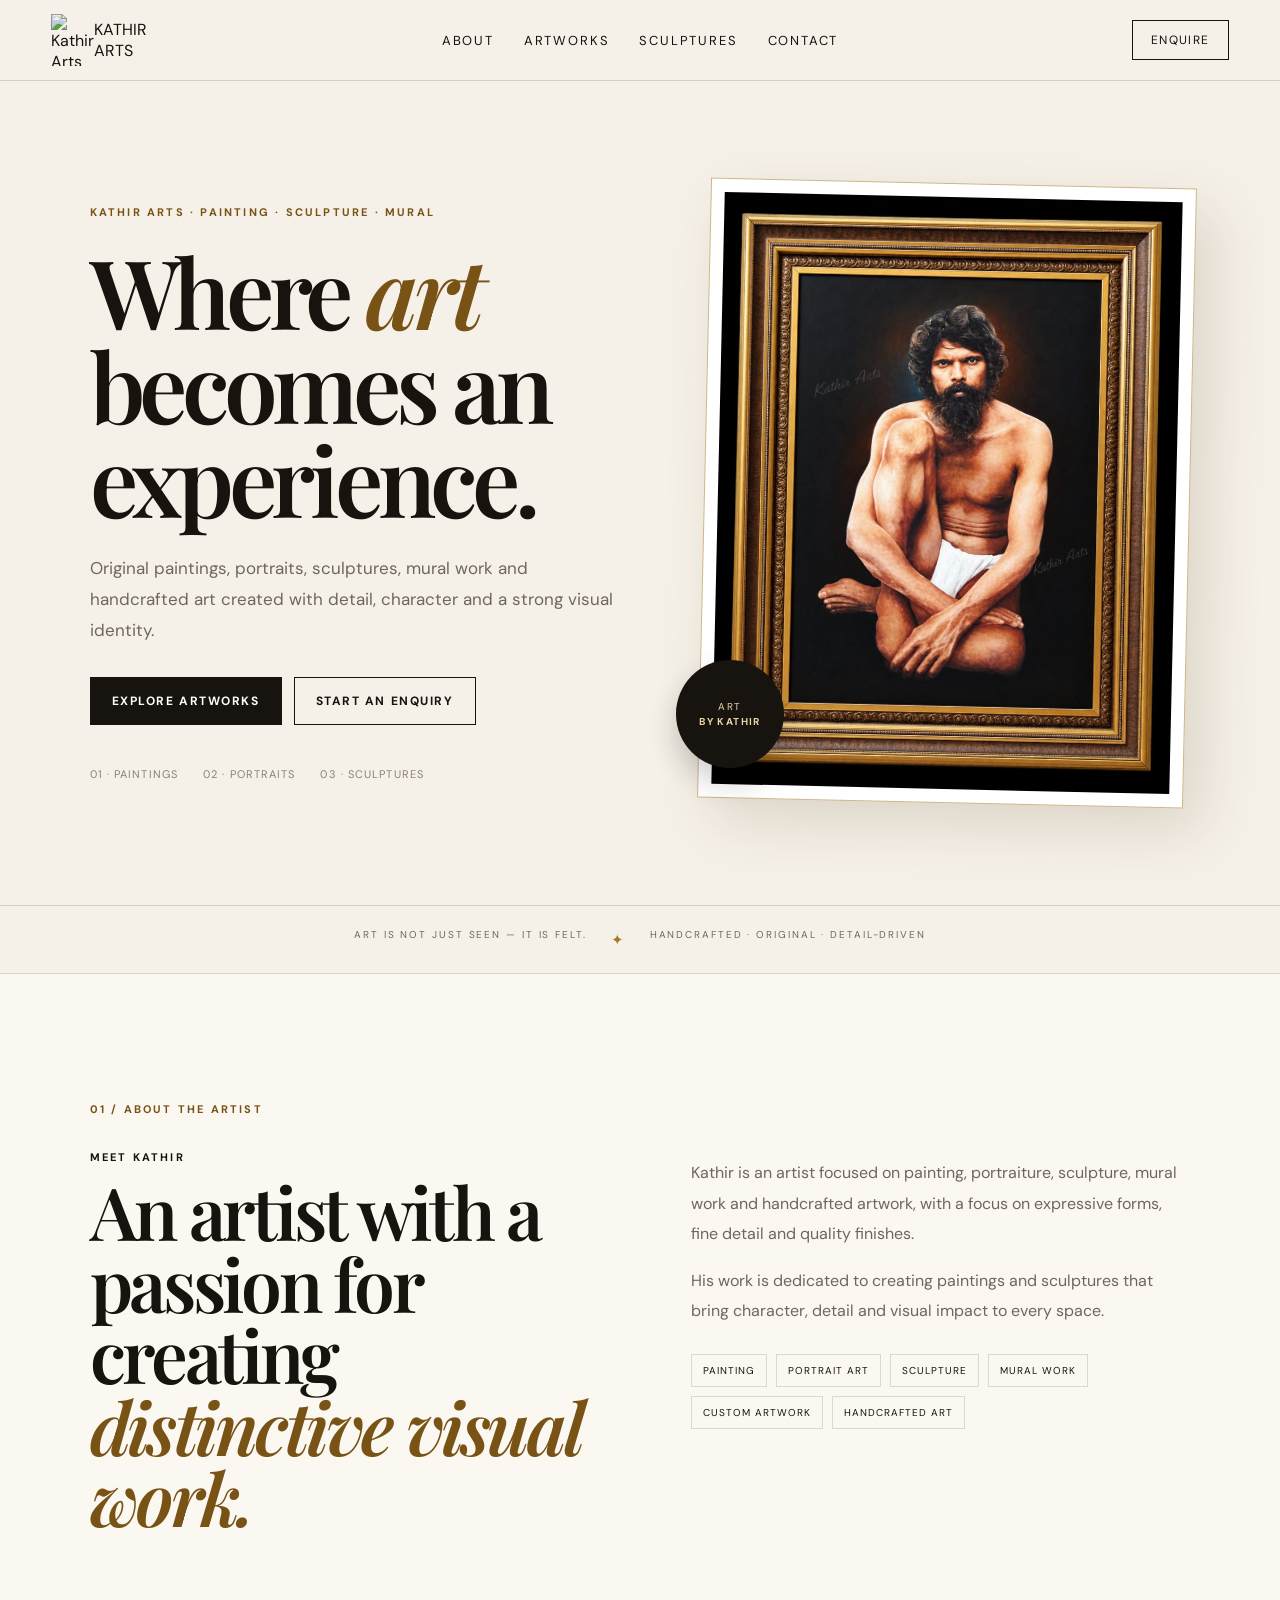
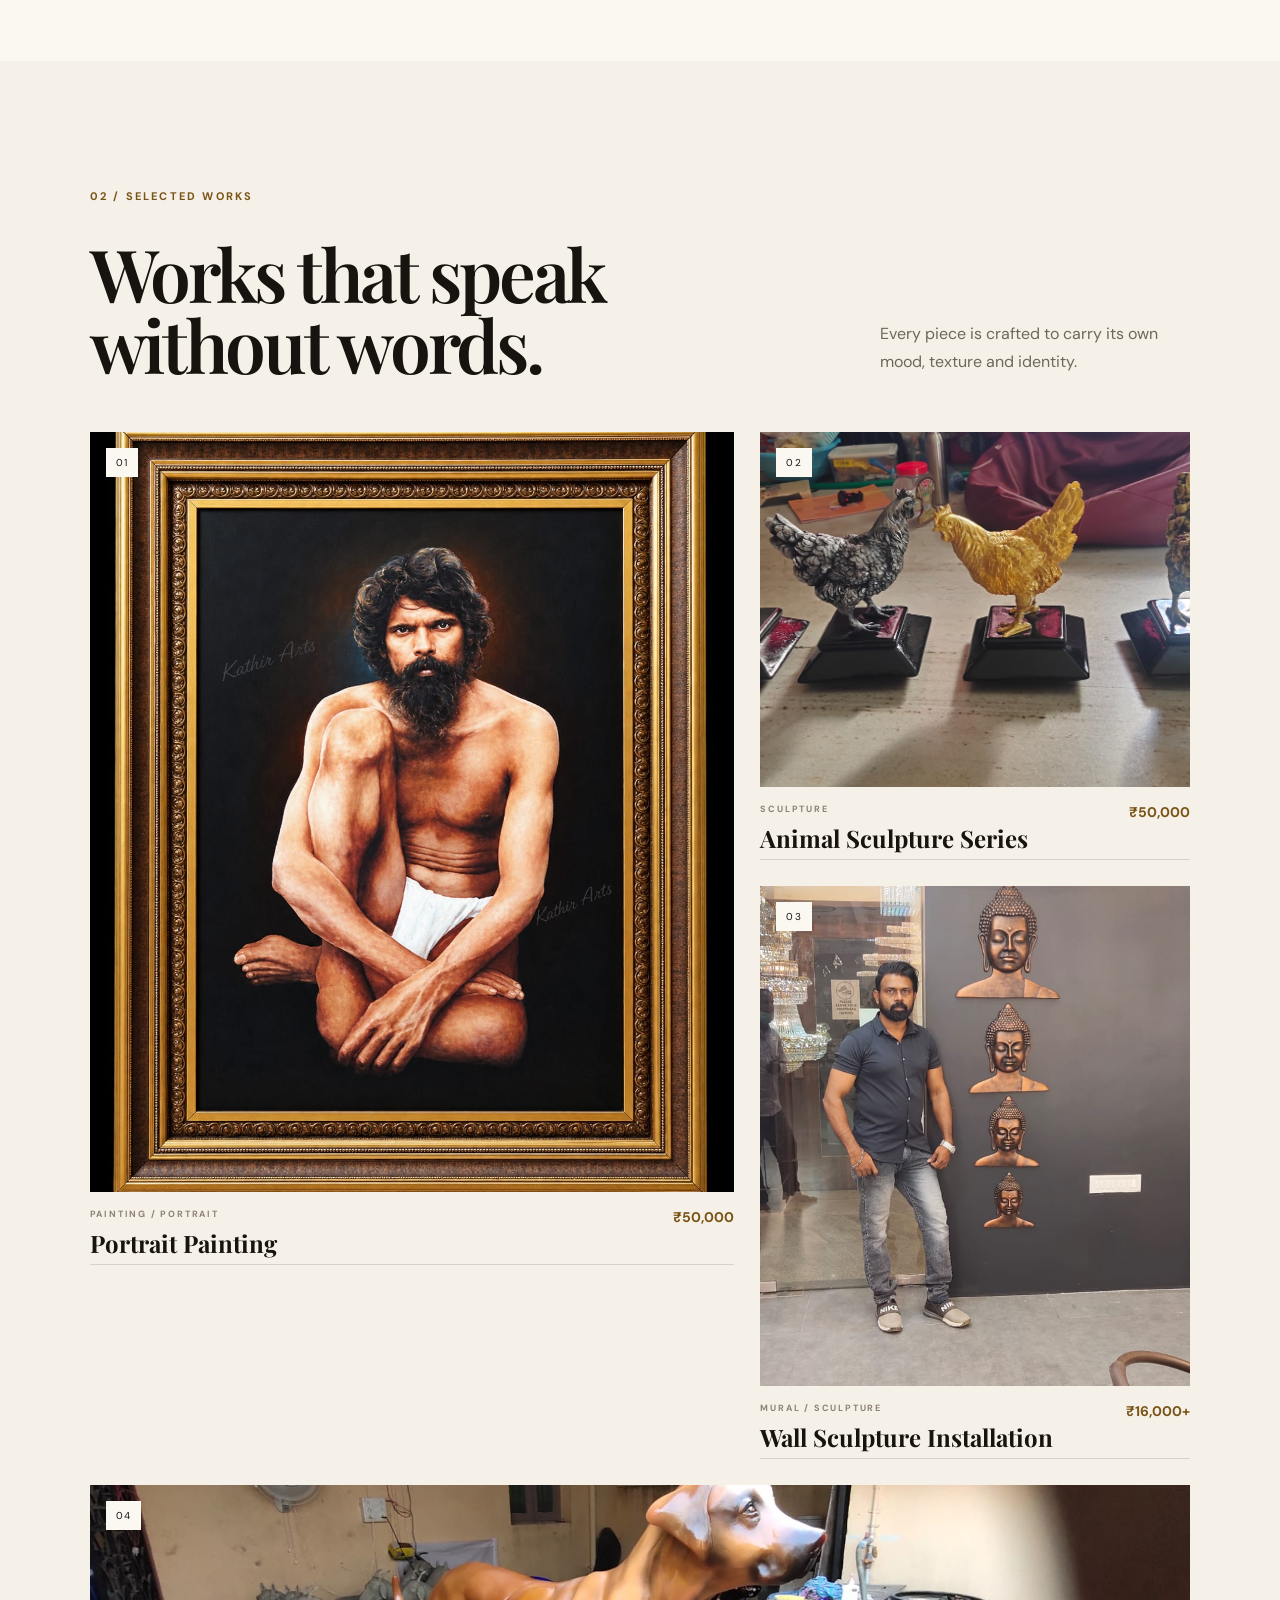
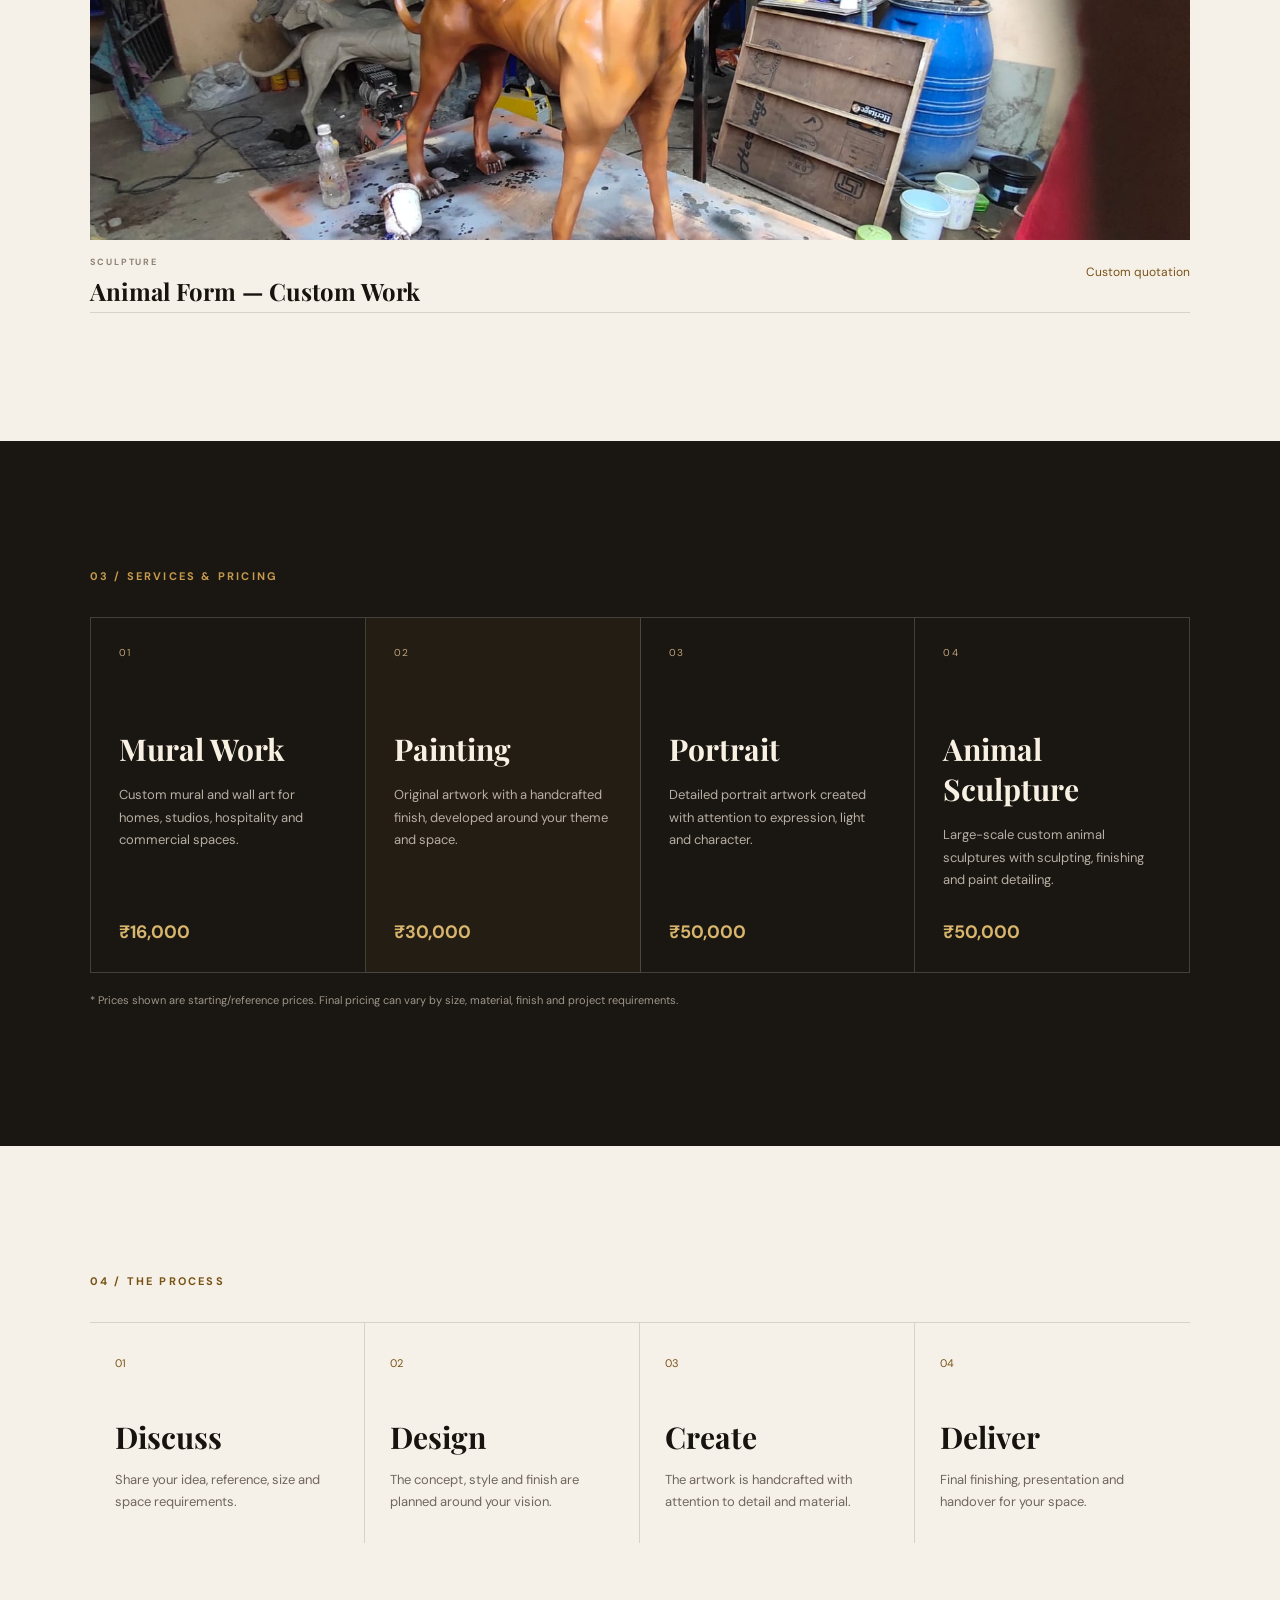
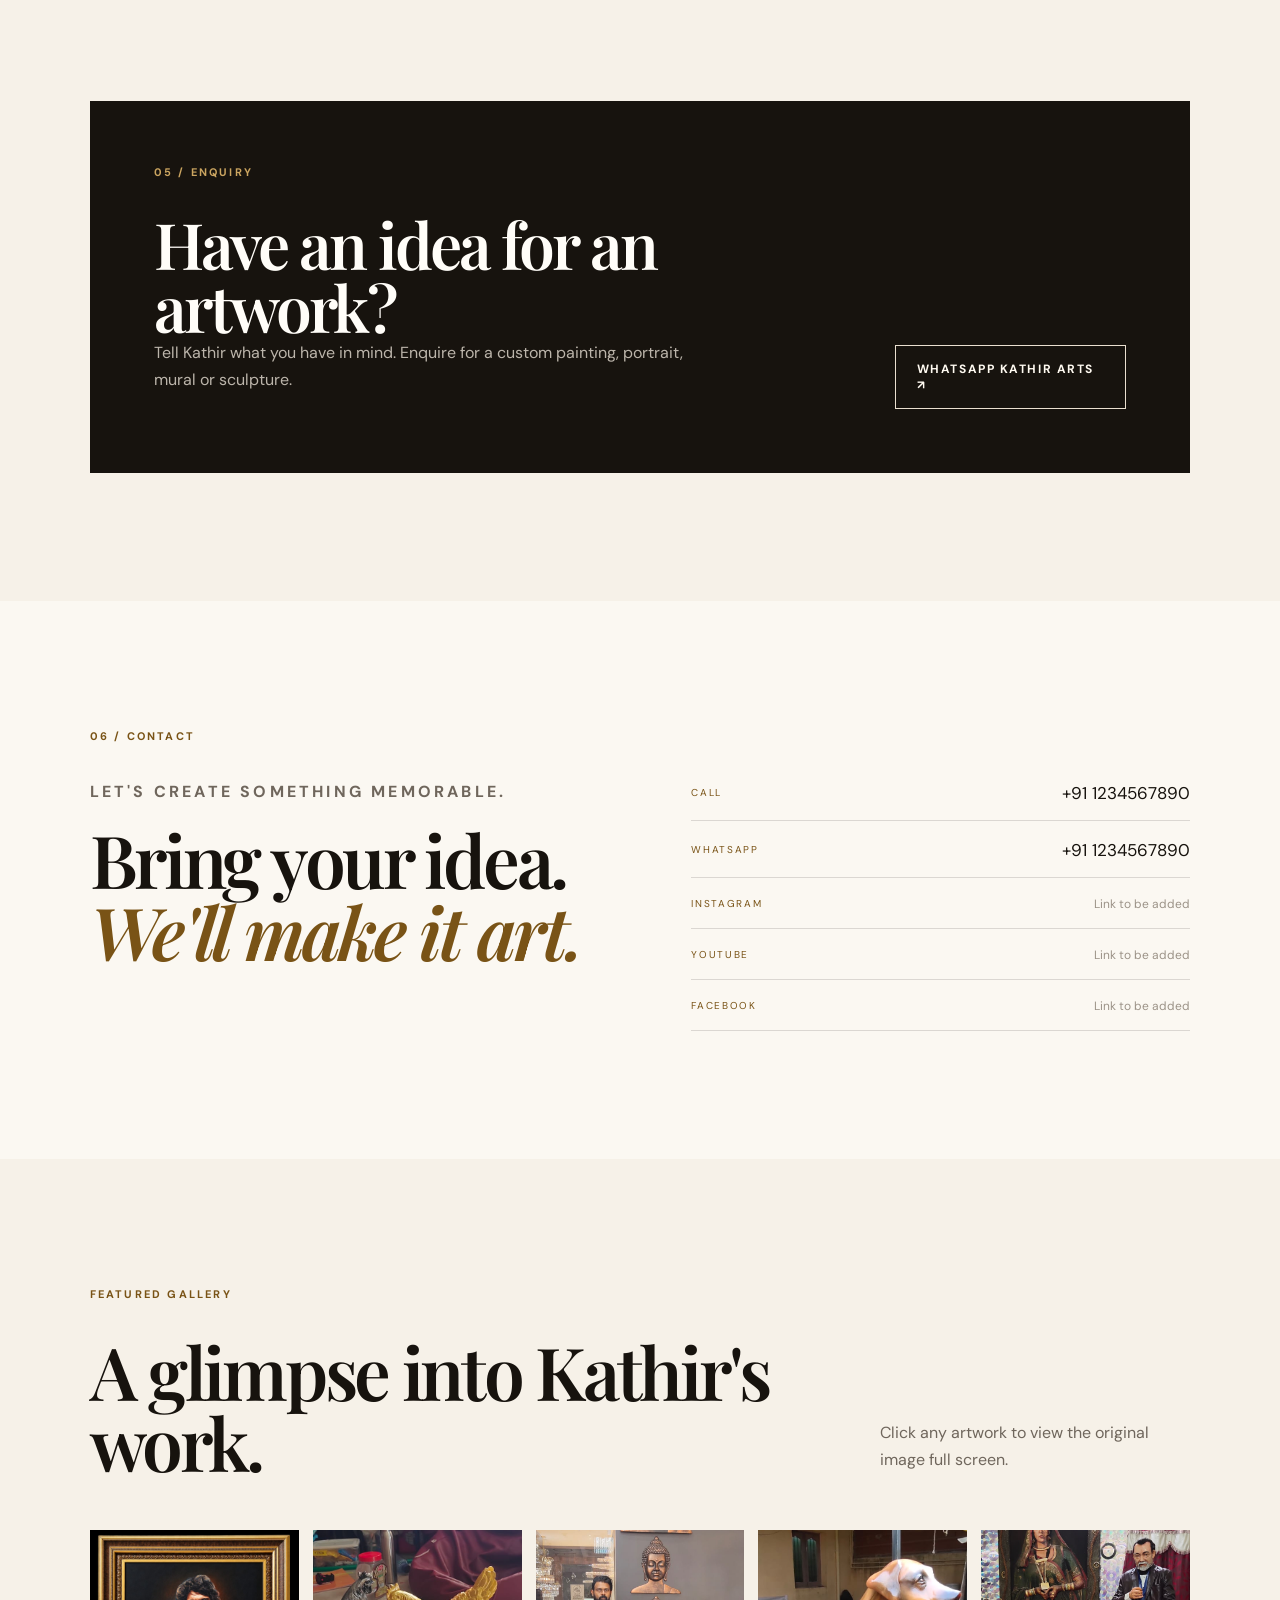
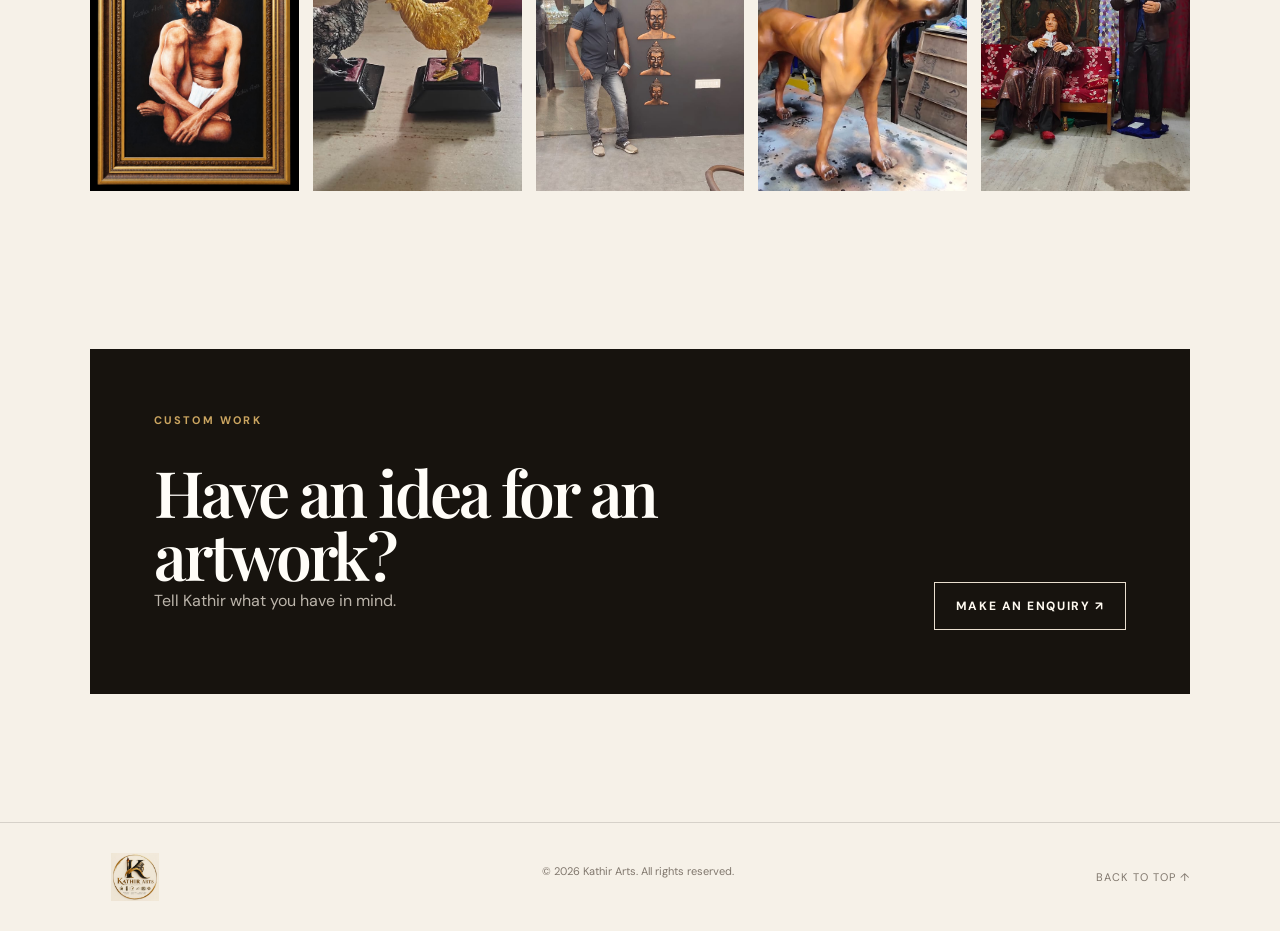
==== commit 887a6d58: "Use luxurious Kathir Arts logo in header" ====
--- a/index.html
+++ b/index.html
@@ -9,7 +9,7 @@
 <body>
 <div class="page-shell">
 <header class="site-header">
-<a class="brand" href="#home"><img src="assets/logo.png" alt="Kathir Arts logo"></a>
+<a class="brand" href="#home"><img src="assets/Luxurious%20Gold%20KATHIR%20ARTS%20Logo.png" alt="Kathir Arts logo"><span class="brand-name">KATHIR ARTS</span></a>
 <nav class="nav"><a href="about.html">About</a><a href="artworks.html">Artworks</a><a href="sculptures.html">Sculptures</a><a href="contact.html">Contact</a></nav>
 <a class="header-cta" href="contact.html#enquiry">Enquire</a>
 </header>
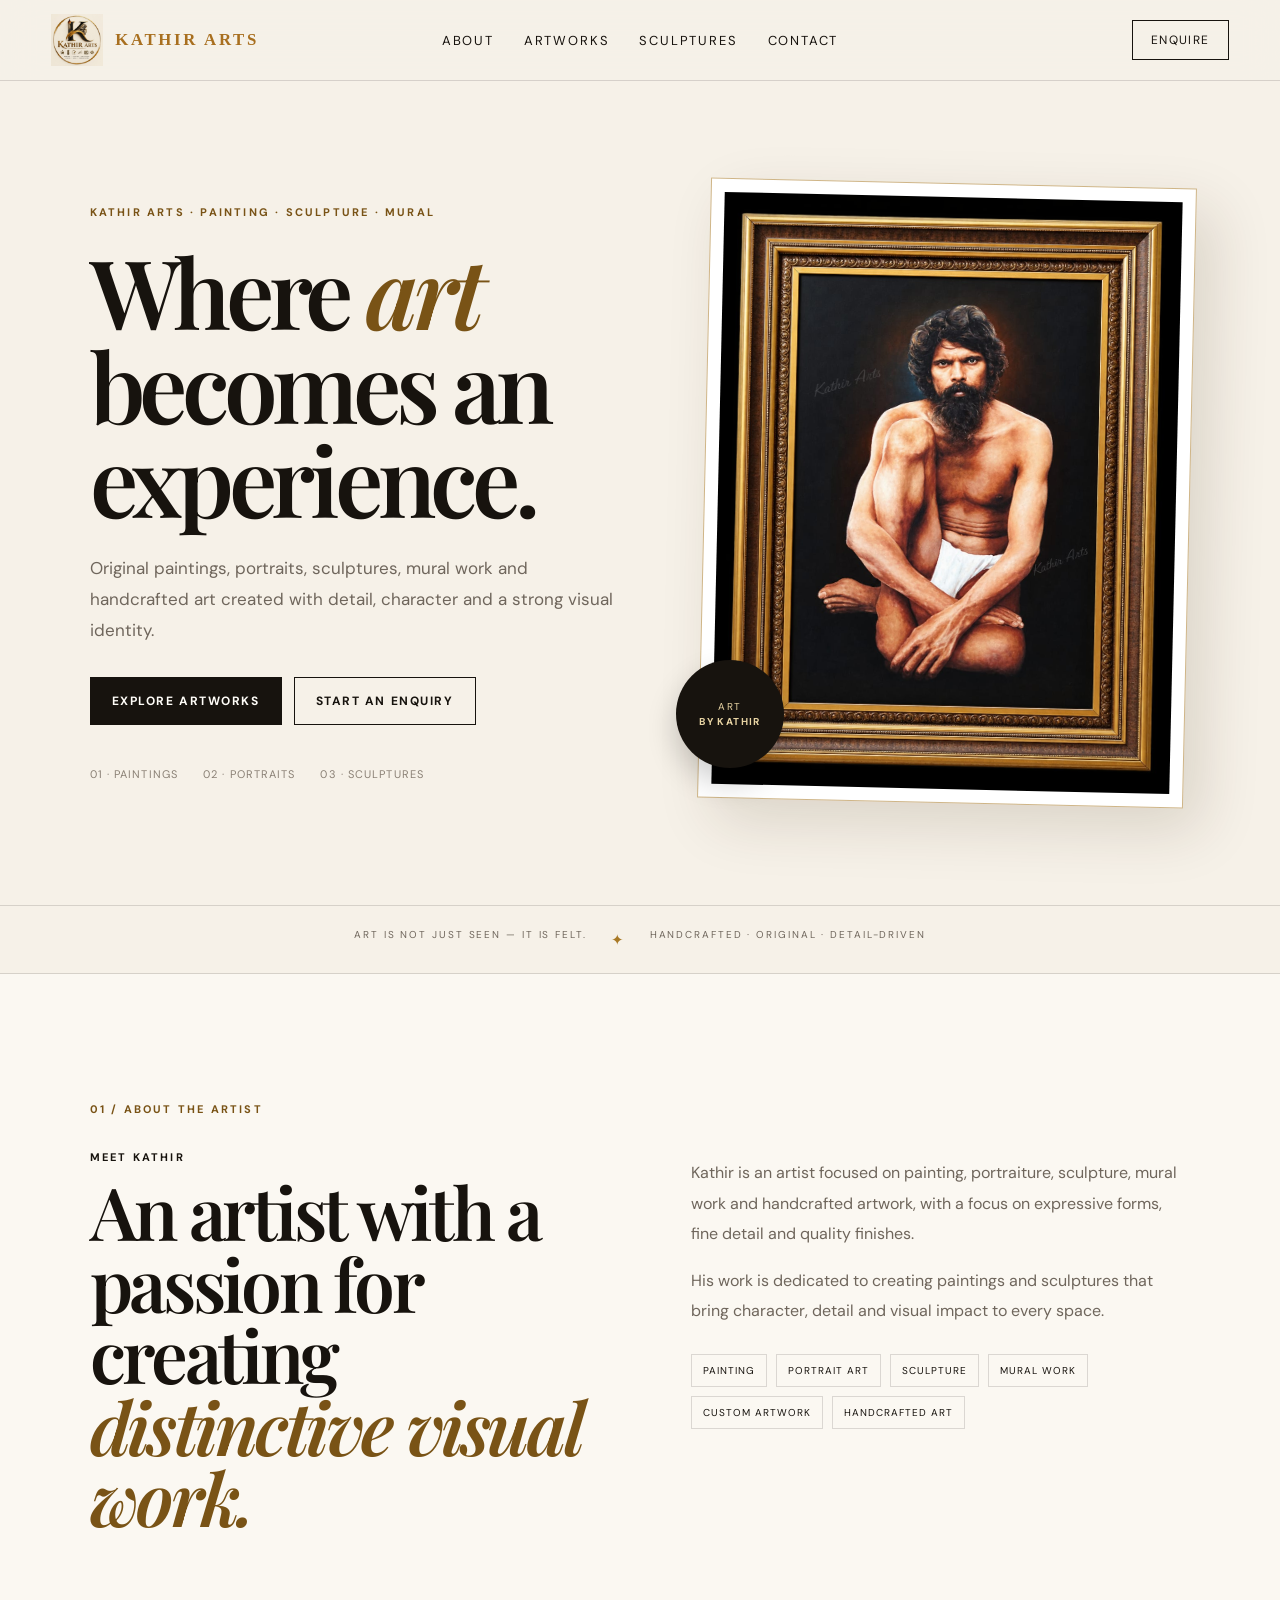
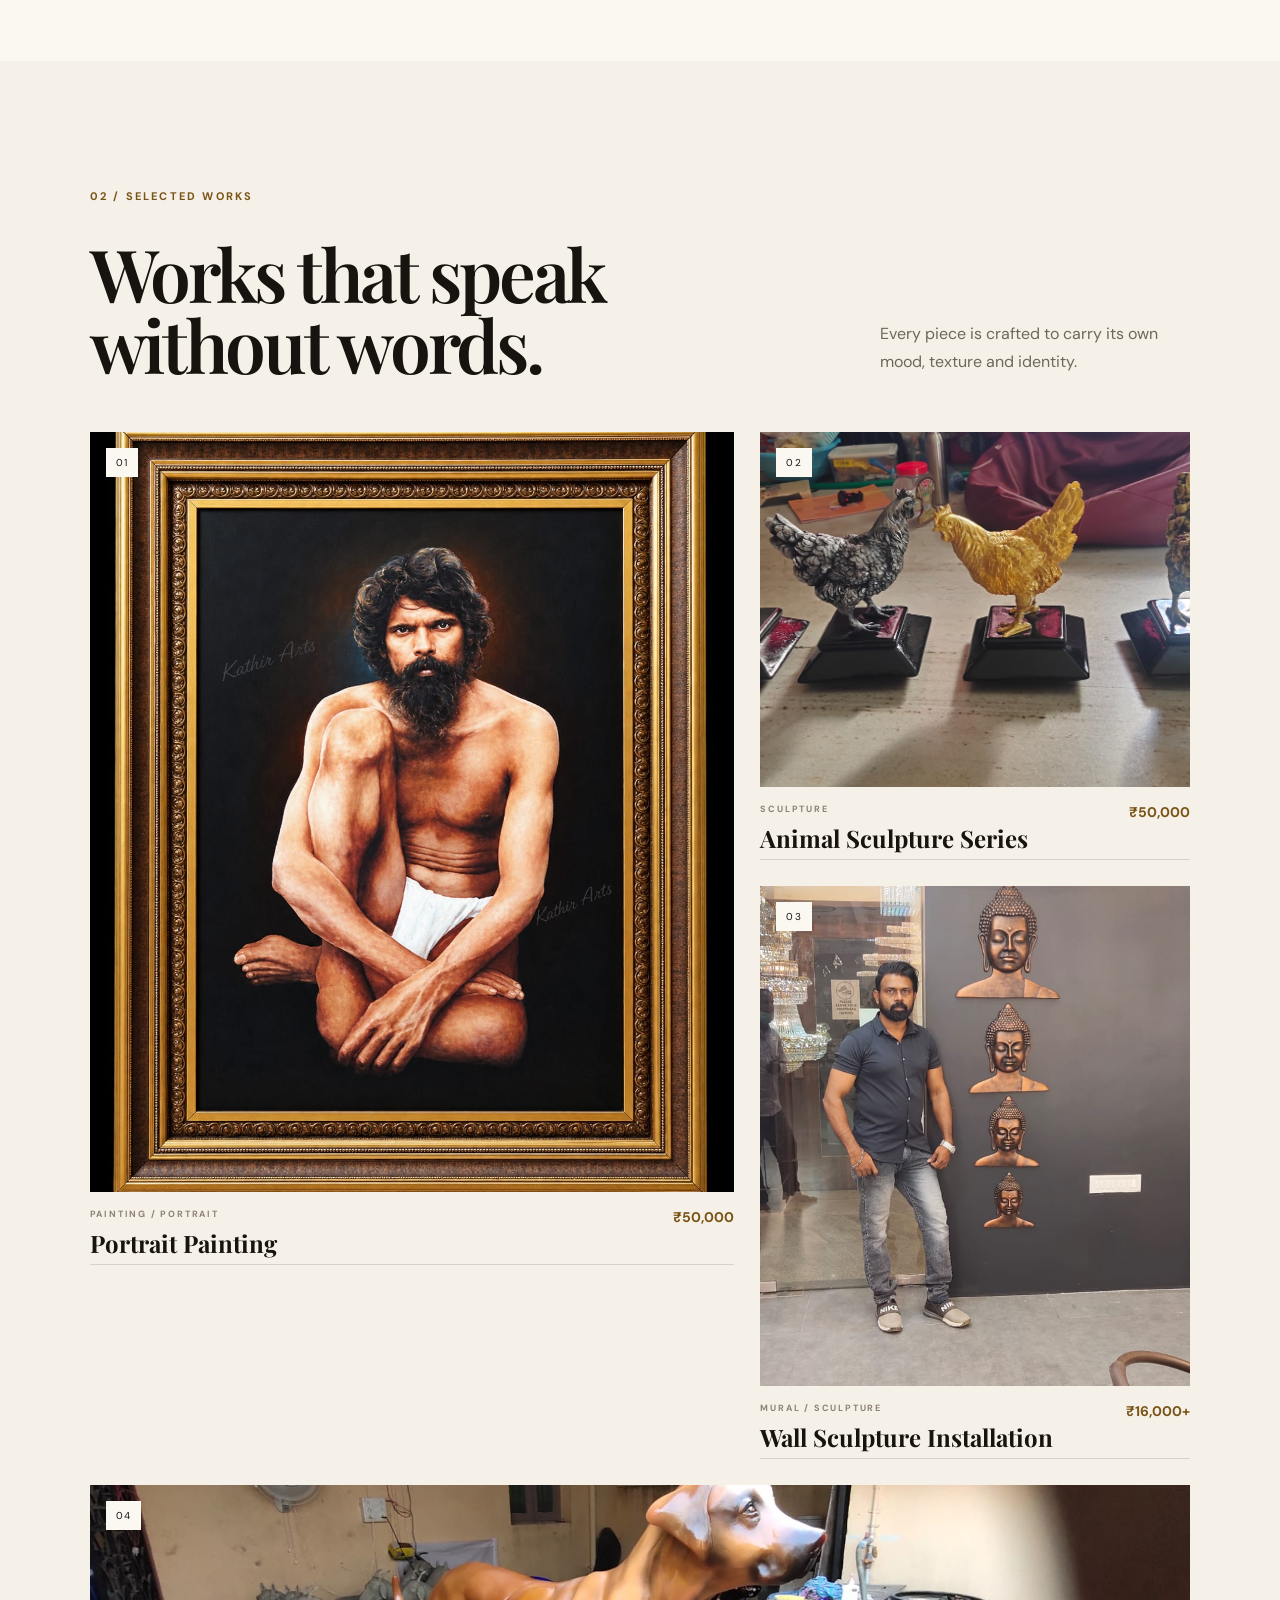
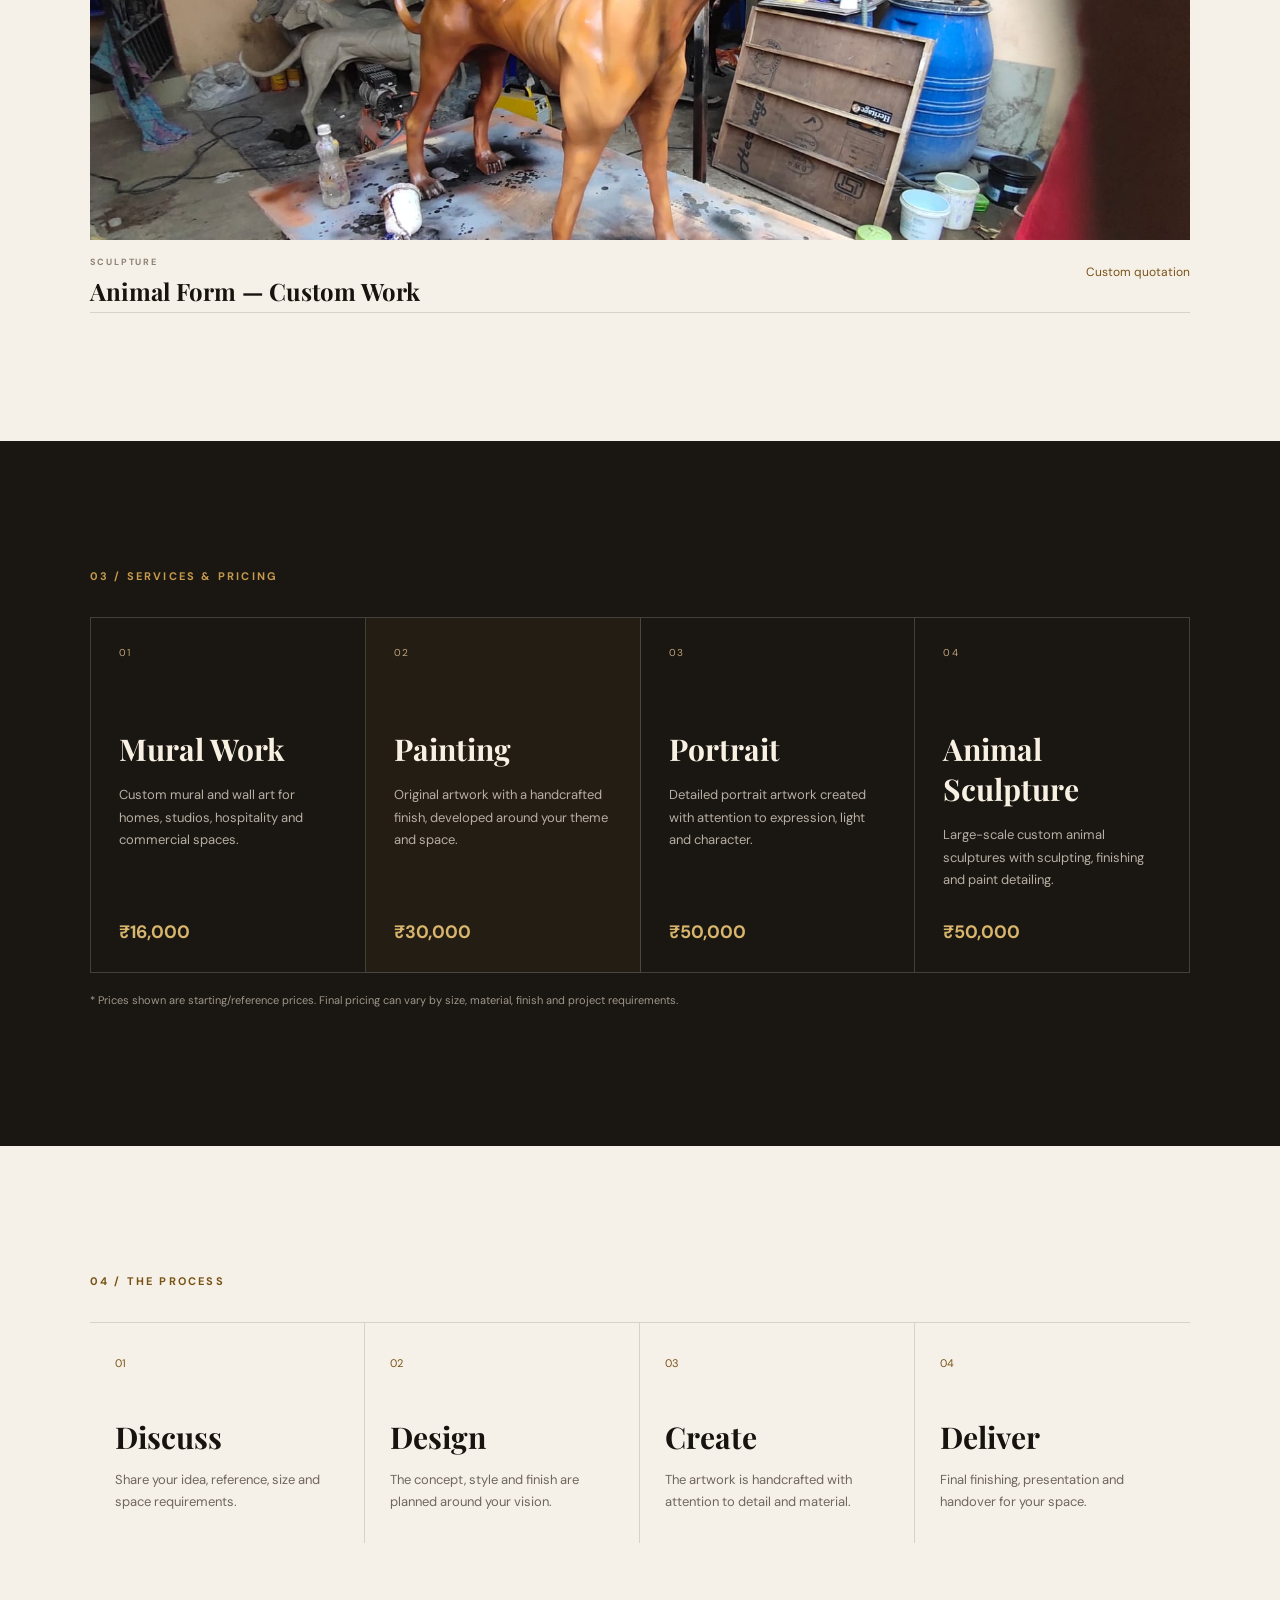
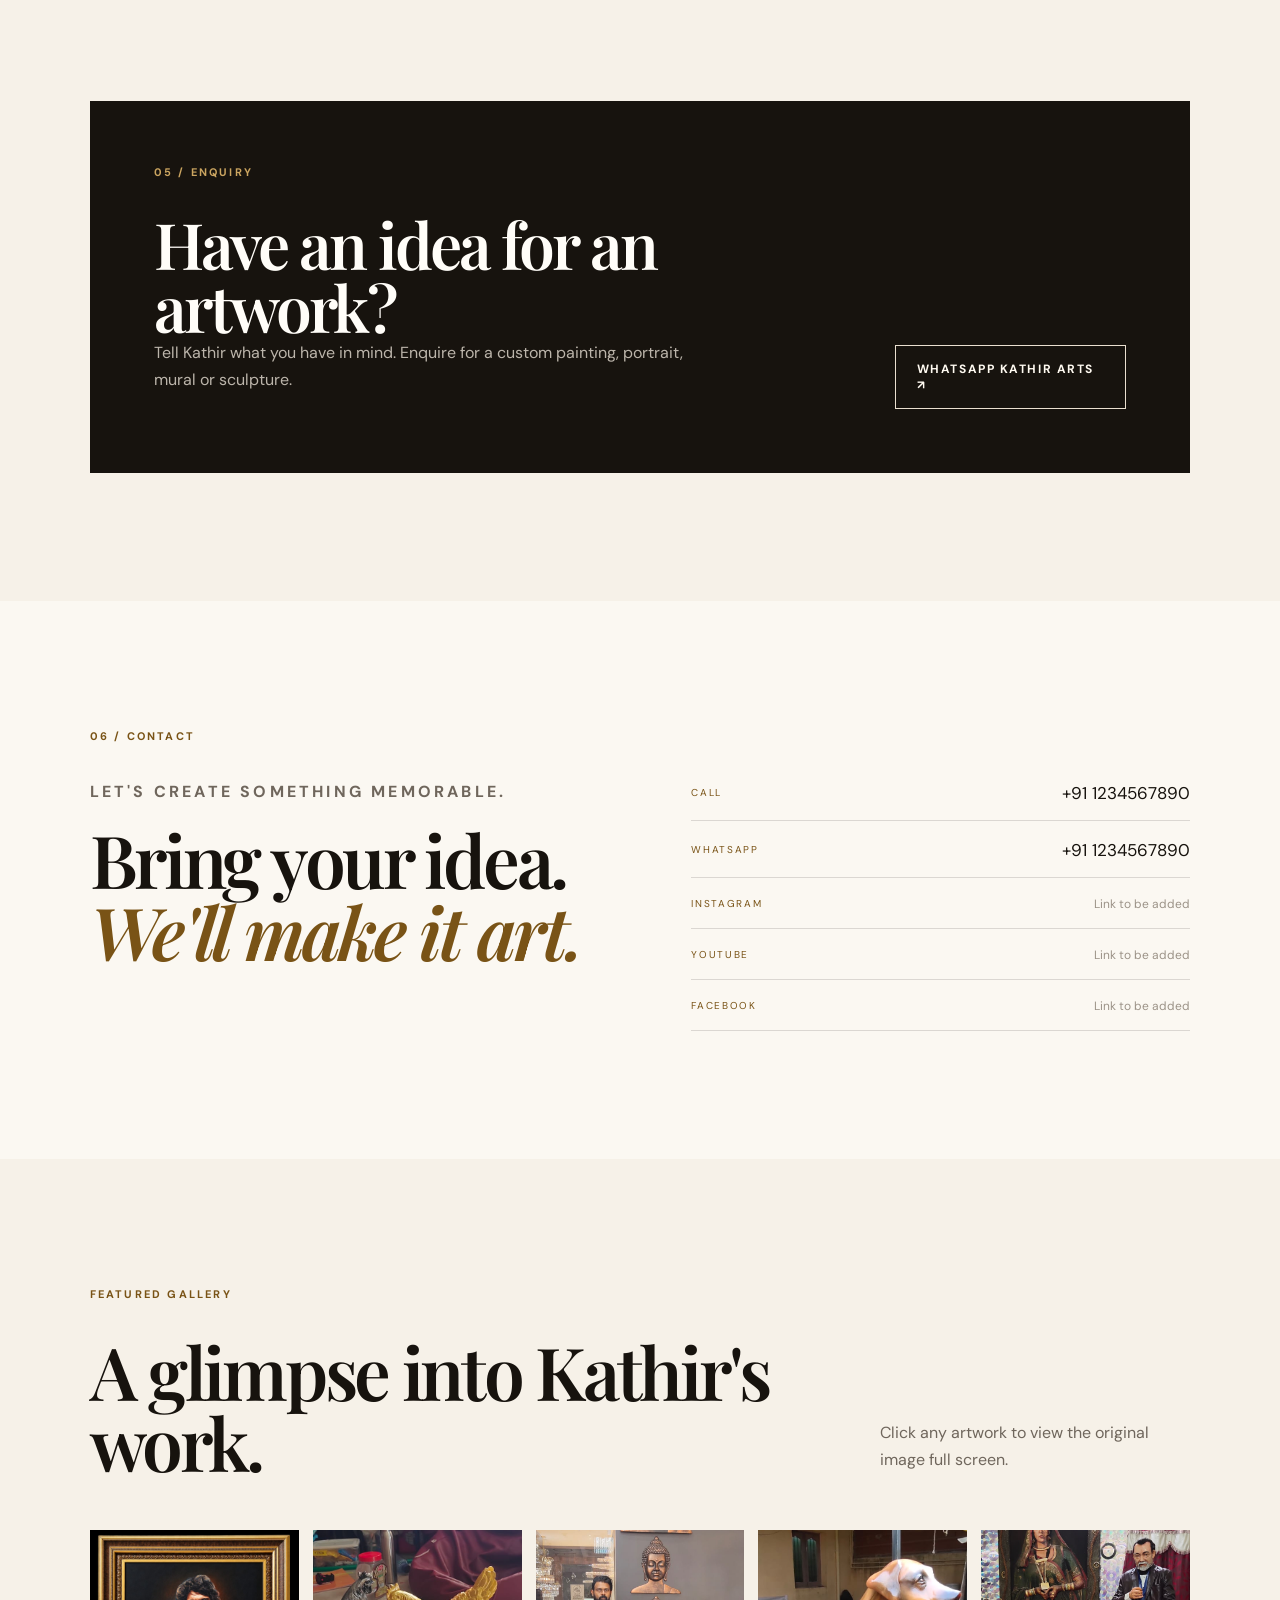
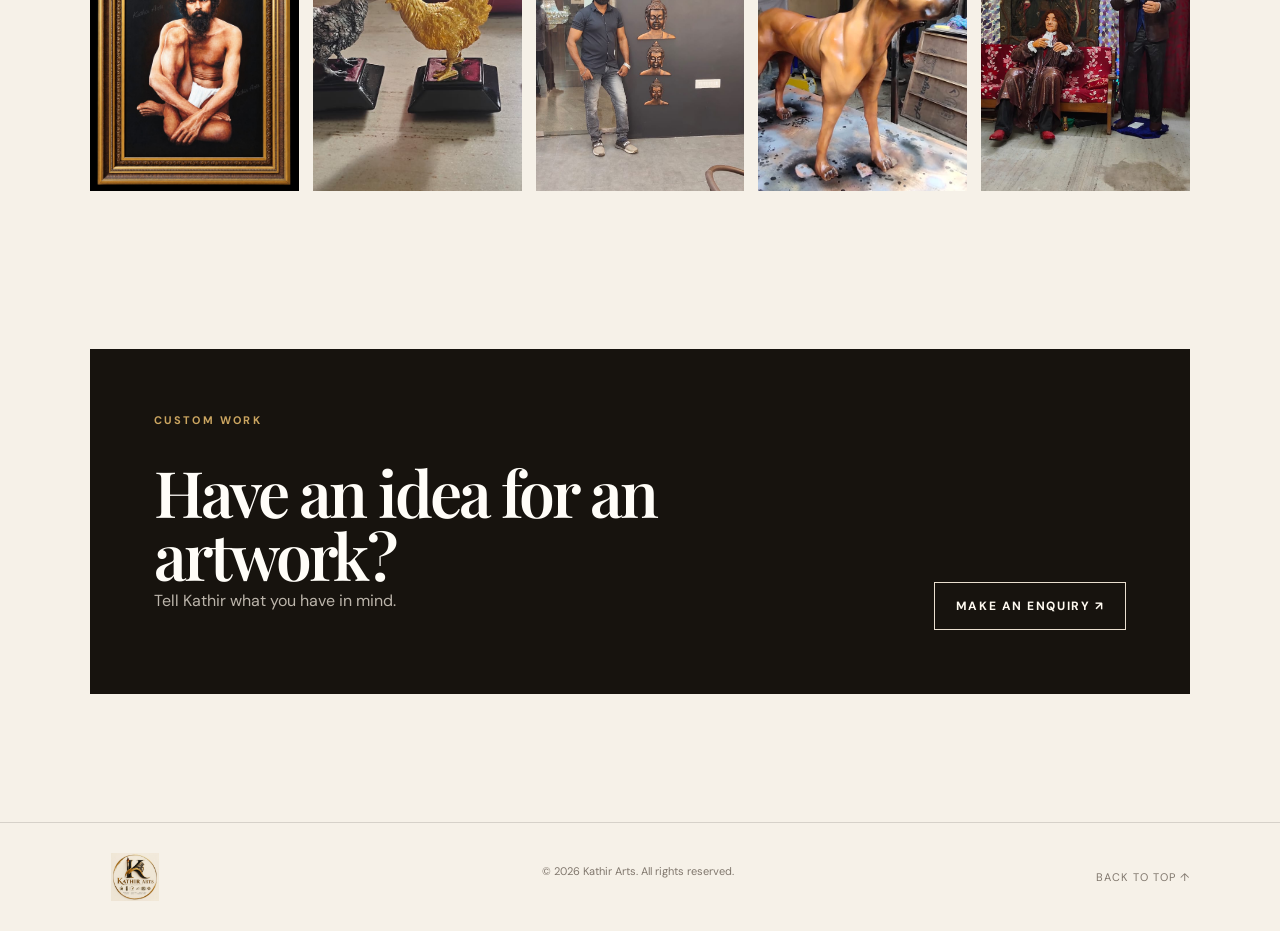
==== commit d5cb9097: "Revert header to original Kathir Arts logo" ====
--- a/index.html
+++ b/index.html
@@ -9,7 +9,7 @@
 <body>
 <div class="page-shell">
 <header class="site-header">
-<a class="brand" href="#home"><img src="assets/Luxurious%20Gold%20KATHIR%20ARTS%20Logo.png" alt="Kathir Arts logo"><span class="brand-name">KATHIR ARTS</span></a>
+<a class="brand" href="#home"><img src="assets/logo.png" alt="Kathir Arts logo"><span class="brand-name">KATHIR ARTS</span></a>
 <nav class="nav"><a href="about.html">About</a><a href="artworks.html">Artworks</a><a href="sculptures.html">Sculptures</a><a href="contact.html">Contact</a></nav>
 <a class="header-cta" href="contact.html#enquiry">Enquire</a>
 </header>
--- a/styles.css
+++ b/styles.css
@@ -17,3 +17,13 @@
 .image-button{border:0;padding:0;background:transparent;cursor:zoom-in;width:100%}.mini-gallery{display:grid;grid-template-columns:repeat(5,1fr);gap:14px}.mini-card{overflow:hidden;background:#ddd;aspect-ratio:4/5}.mini-card img{width:100%;height:100%;object-fit:cover;transition:transform .6s}.mini-card:hover img{transform:scale(1.05)}
 .page-hero{padding:110px clamp(20px,7vw,110px) 60px}.page-hero p{max-width:680px;color:var(--muted);font-size:17px;line-height:1.8}.artwork-grid,.sculpture-grid{display:grid;grid-template-columns:repeat(2,1fr);gap:40px 28px}.sculpture-grid{grid-template-columns:repeat(3,1fr)}.gallery-image{height:540px;overflow:hidden}.gallery-image img{width:100%;height:100%;object-fit:cover;transition:.6s}.gallery-card:hover .gallery-image img{transform:scale(1.025)}.gallery-info{display:flex;justify-content:space-between;padding:16px 0;border-bottom:1px solid var(--line)}.gallery-info h3{font-family:"Playfair Display",serif;font-size:25px;margin:6px 0}.gallery-info strong,.price-note{color:var(--gold-dark)}.lightbox{position:fixed;inset:0;z-index:100;display:flex;align-items:center;justify-content:center;flex-direction:column;gap:14px;padding:30px;background:rgba(10,8,5,.95);opacity:0;visibility:hidden;transition:.25s}.lightbox.open{opacity:1;visibility:visible}.lightbox img{max-width:94vw;max-height:86vh;width:auto;height:auto;object-fit:contain}.lightbox p{color:#eee;margin:0;font-size:12px}.lightbox-close{position:absolute;right:25px;top:15px;background:none;border:0;color:#fff;font-size:42px;cursor:pointer}body.no-scroll{overflow:hidden}
 @media(max-width:900px){.mini-gallery{grid-template-columns:repeat(2,1fr)}.artwork-grid,.sculpture-grid{grid-template-columns:1fr}.gallery-image{height:auto;aspect-ratio:4/3}}@media(max-width:560px){.mini-gallery{grid-template-columns:1fr}}
+
+
+/* Header brand logo + name */
+.brand { display:flex; align-items:center; gap:12px; }
+.brand img { width:52px; height:52px; object-fit:contain; }
+.brand-name { font-family: Georgia, "Times New Roman", serif; font-size:1.05rem; font-weight:700; letter-spacing:.16em; color:#A86F1F; white-space:nowrap; }
+@media (max-width:700px) {
+  .brand img { width:44px; height:44px; }
+  .brand-name { font-size:.9rem; letter-spacing:.1em; }
+}
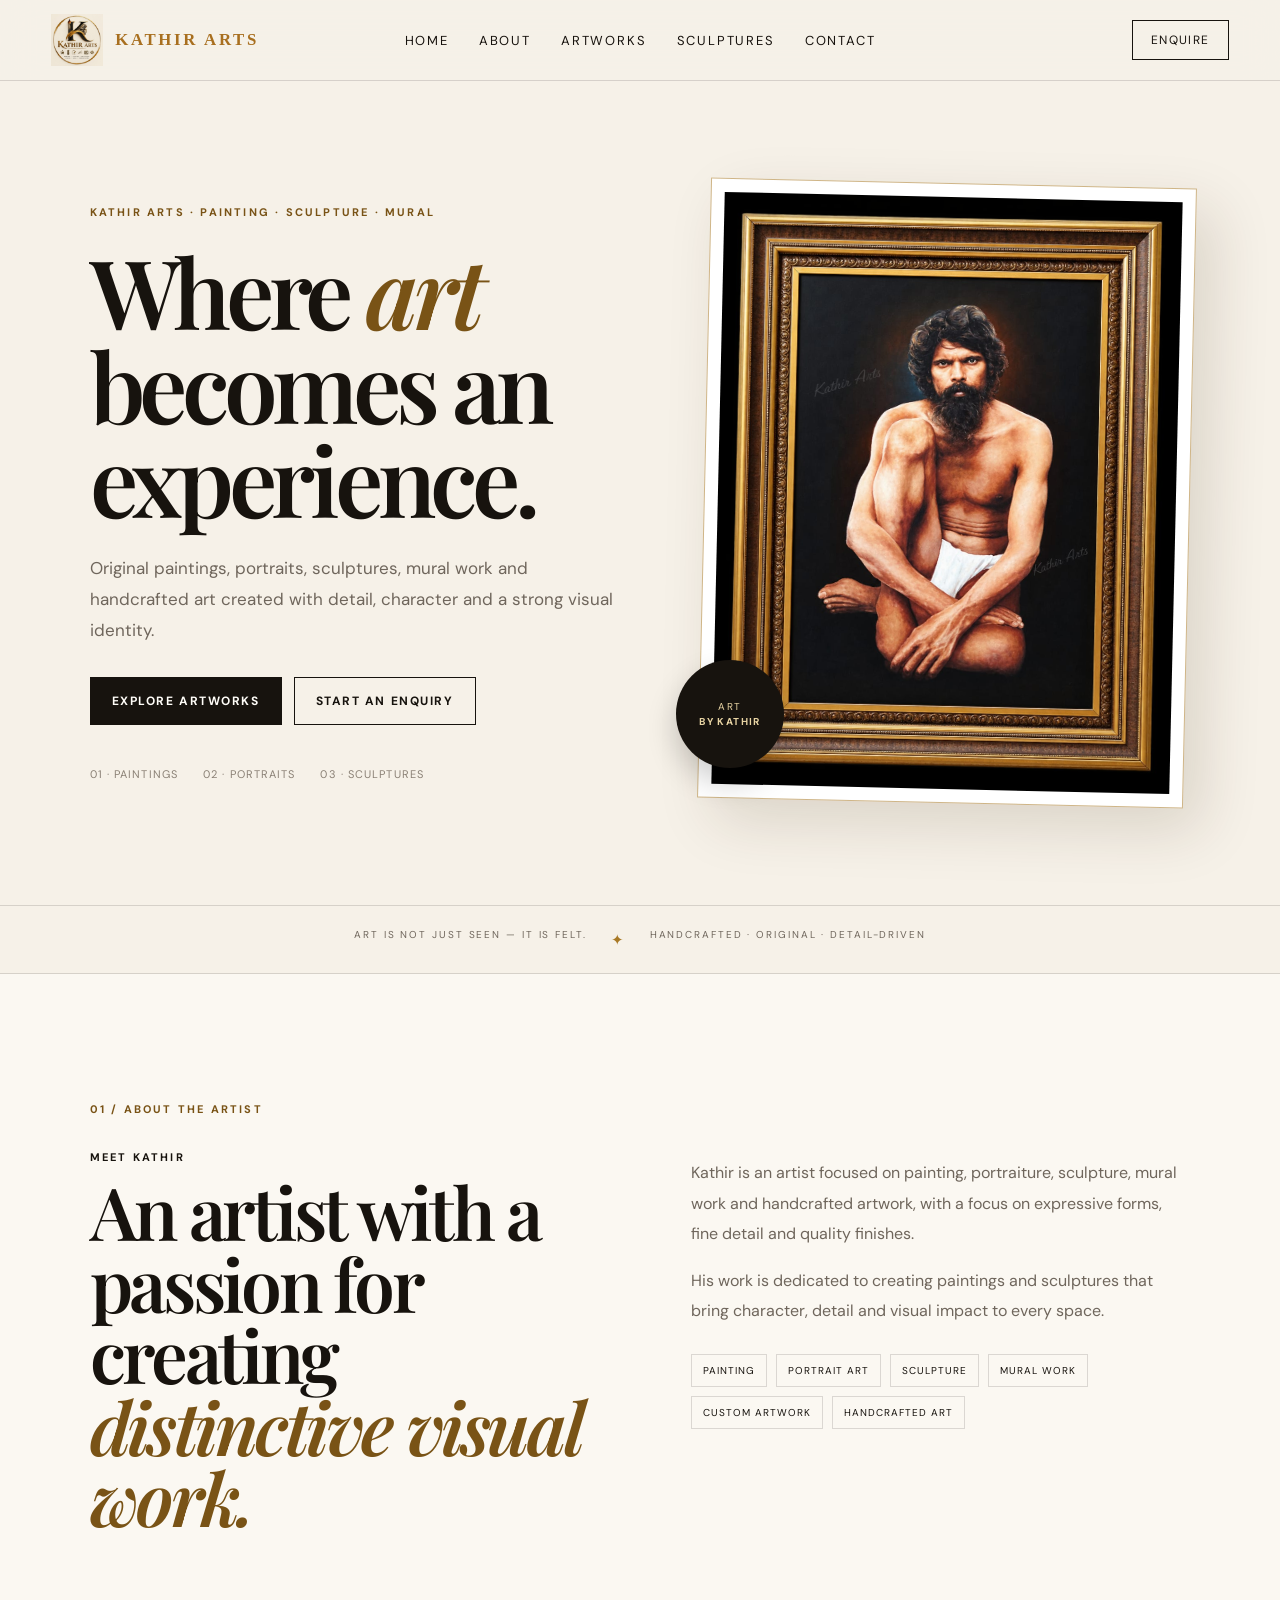
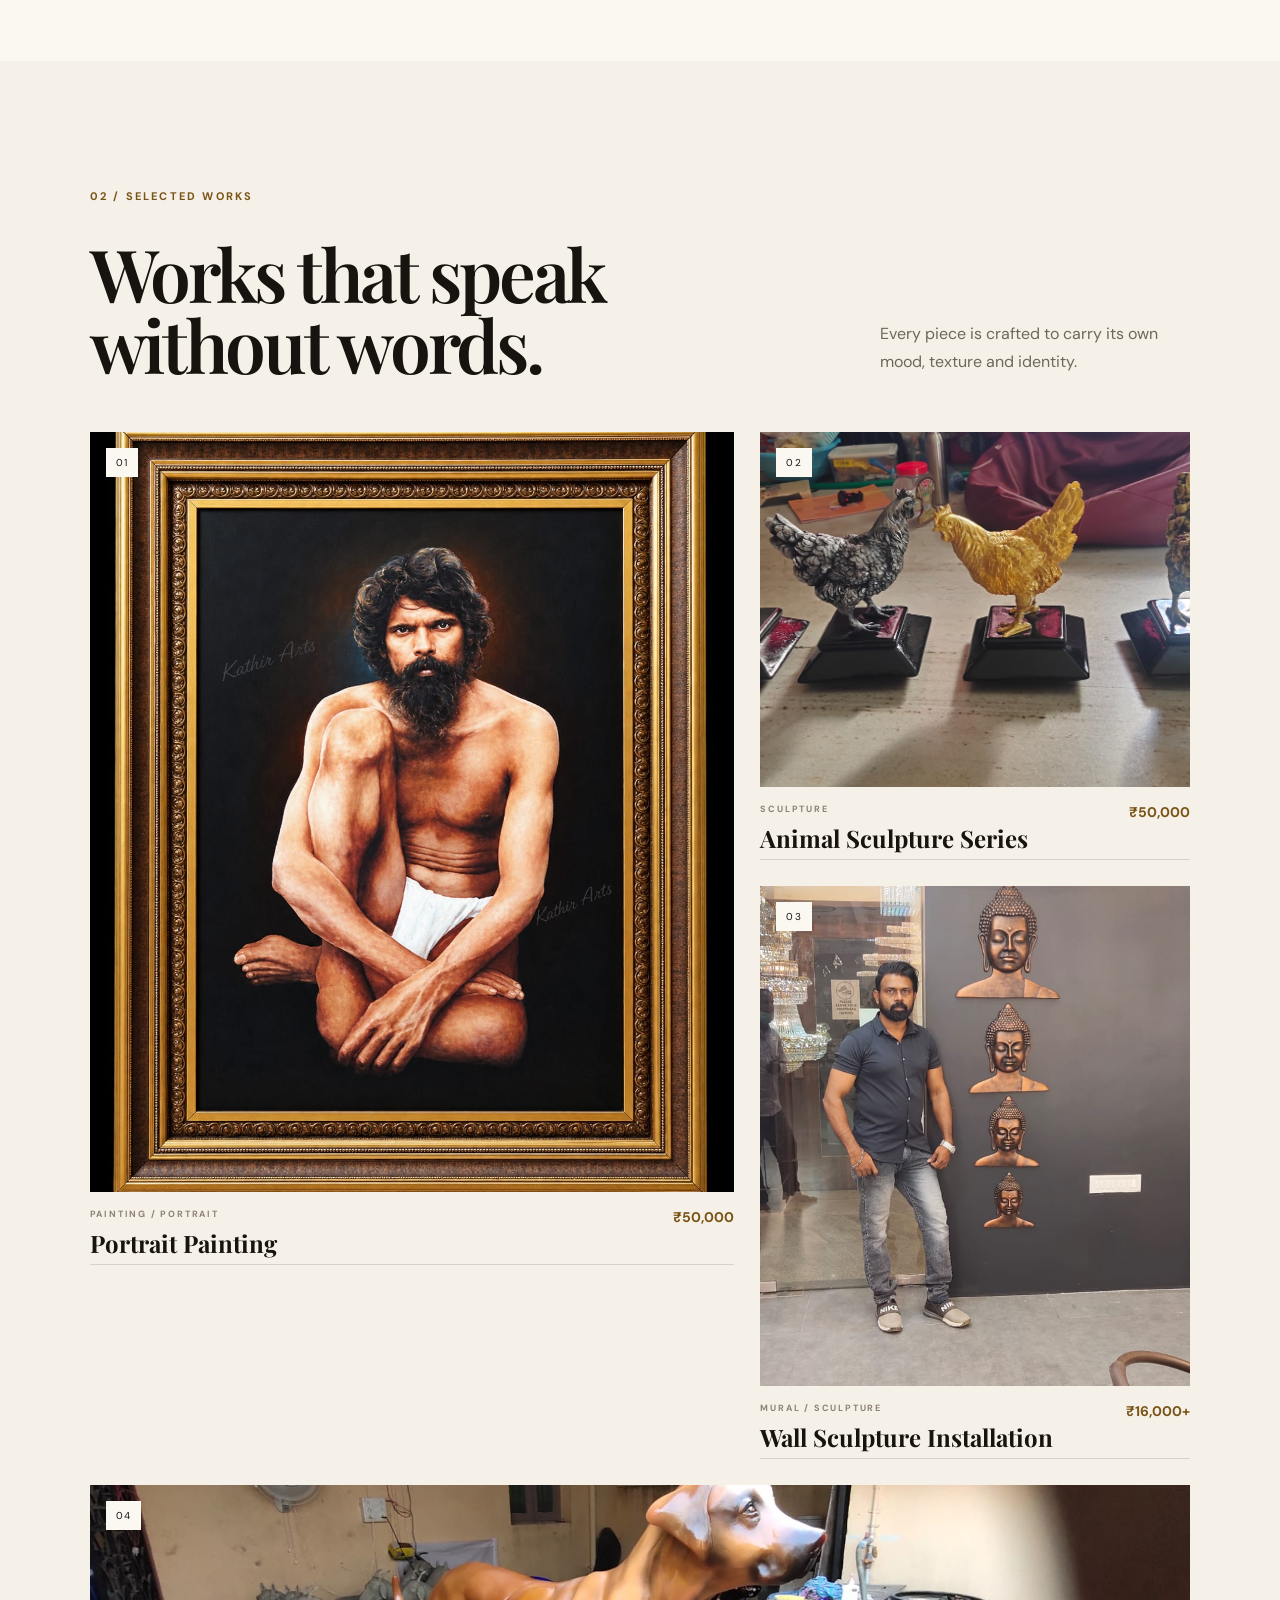
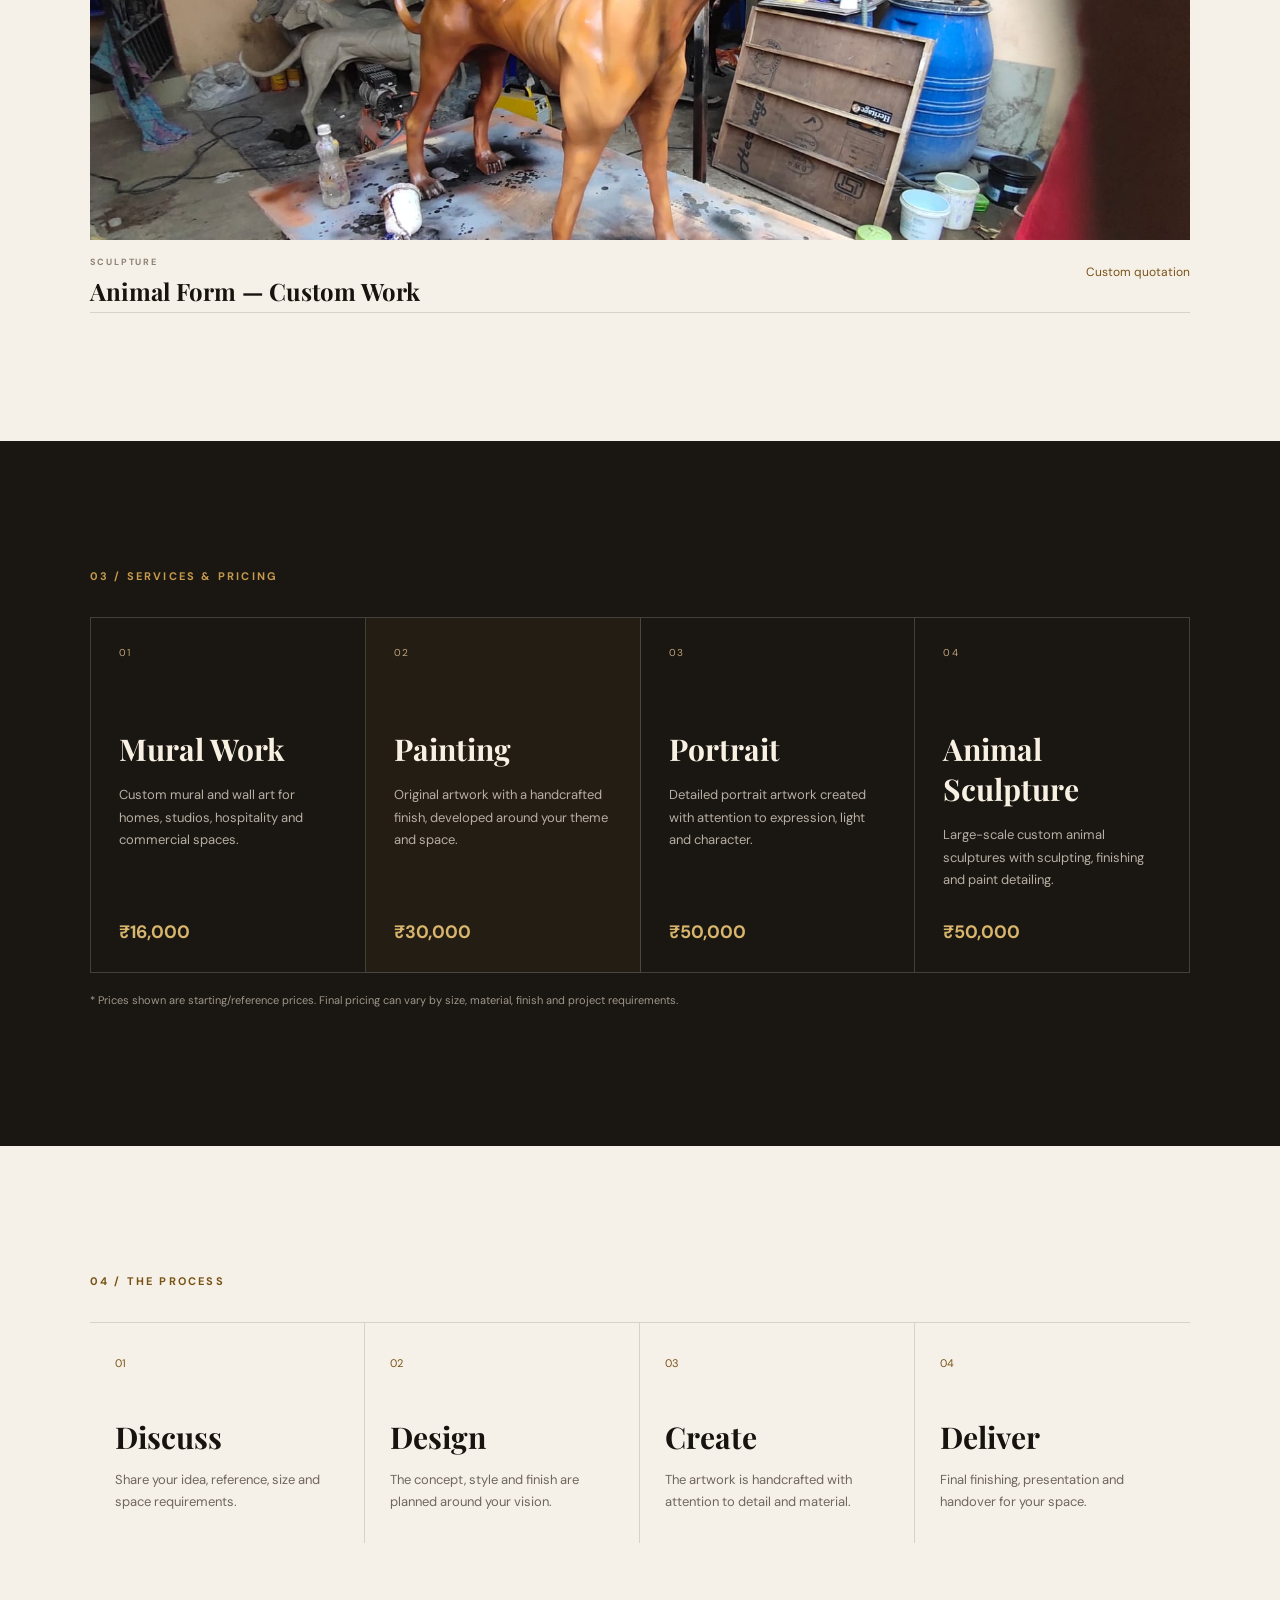
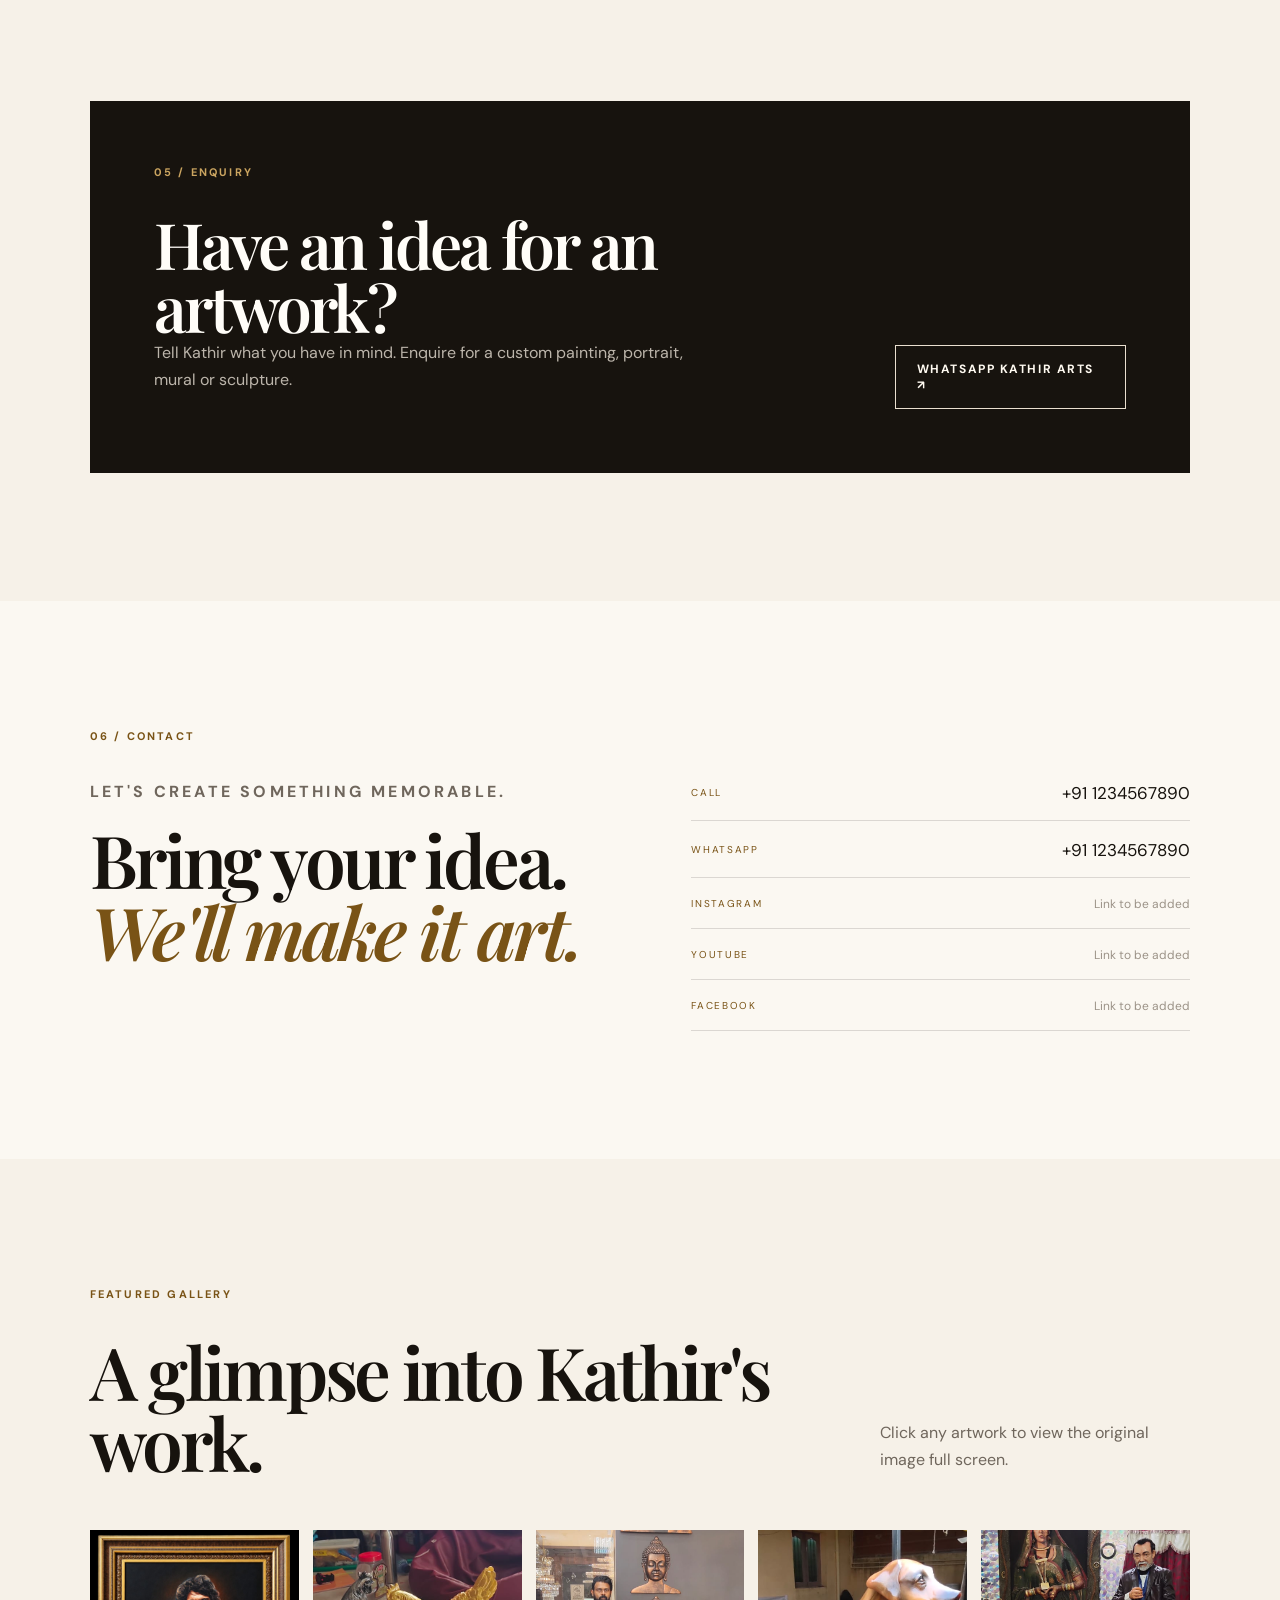
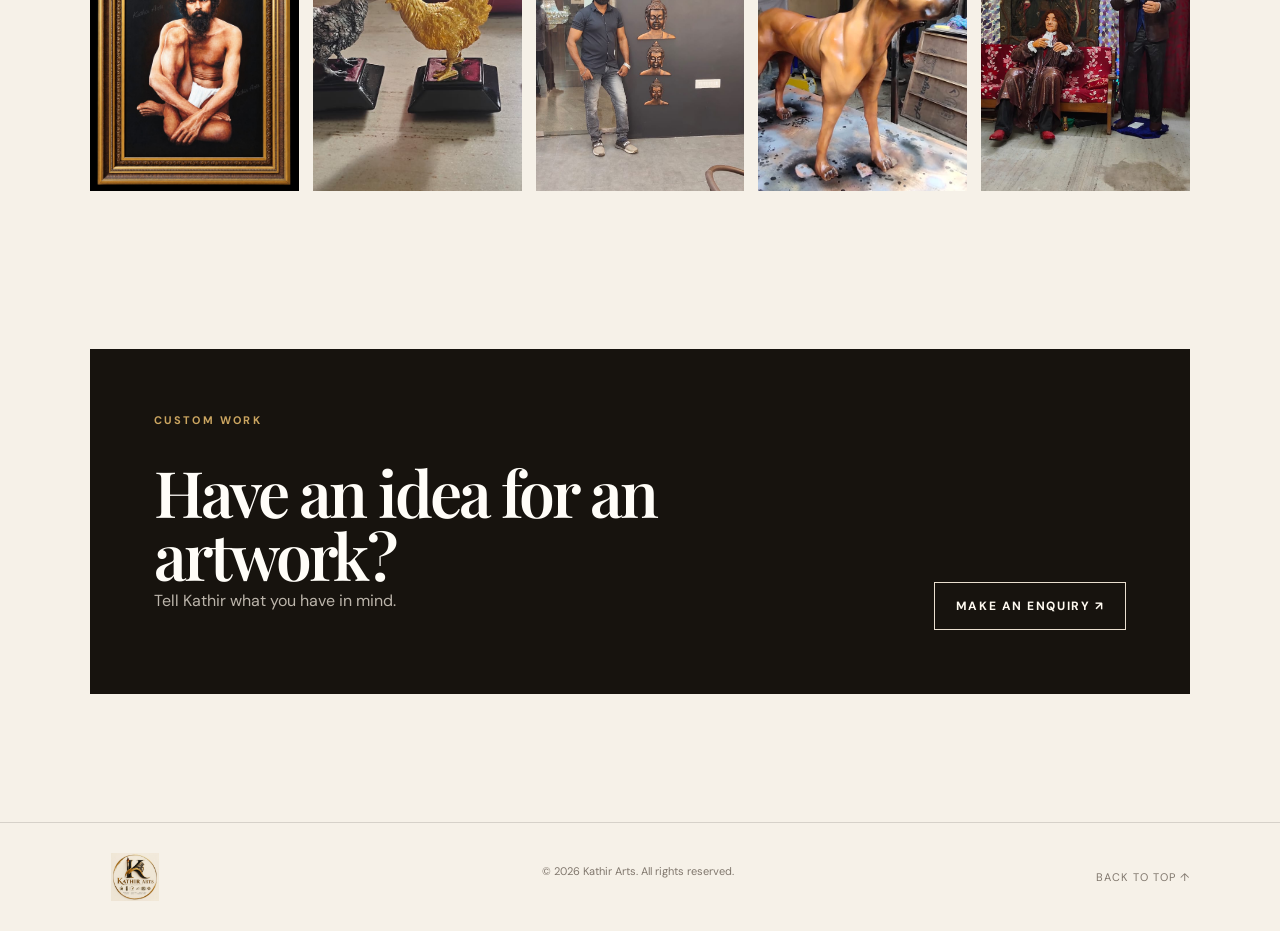
==== commit d0453680: "Add Home link to navbar" ====
--- a/index.html
+++ b/index.html
@@ -10,7 +10,7 @@
 <div class="page-shell">
 <header class="site-header">
 <a class="brand" href="#home"><img src="assets/logo.png" alt="Kathir Arts logo"><span class="brand-name">KATHIR ARTS</span></a>
-<nav class="nav"><a href="about.html">About</a><a href="artworks.html">Artworks</a><a href="sculptures.html">Sculptures</a><a href="contact.html">Contact</a></nav>
+<nav class="nav"><a href="index.html">Home</a><a href="about.html">About</a><a href="artworks.html">Artworks</a><a href="sculptures.html">Sculptures</a><a href="contact.html">Contact</a></nav>
 <a class="header-cta" href="contact.html#enquiry">Enquire</a>
 </header>
 <main>
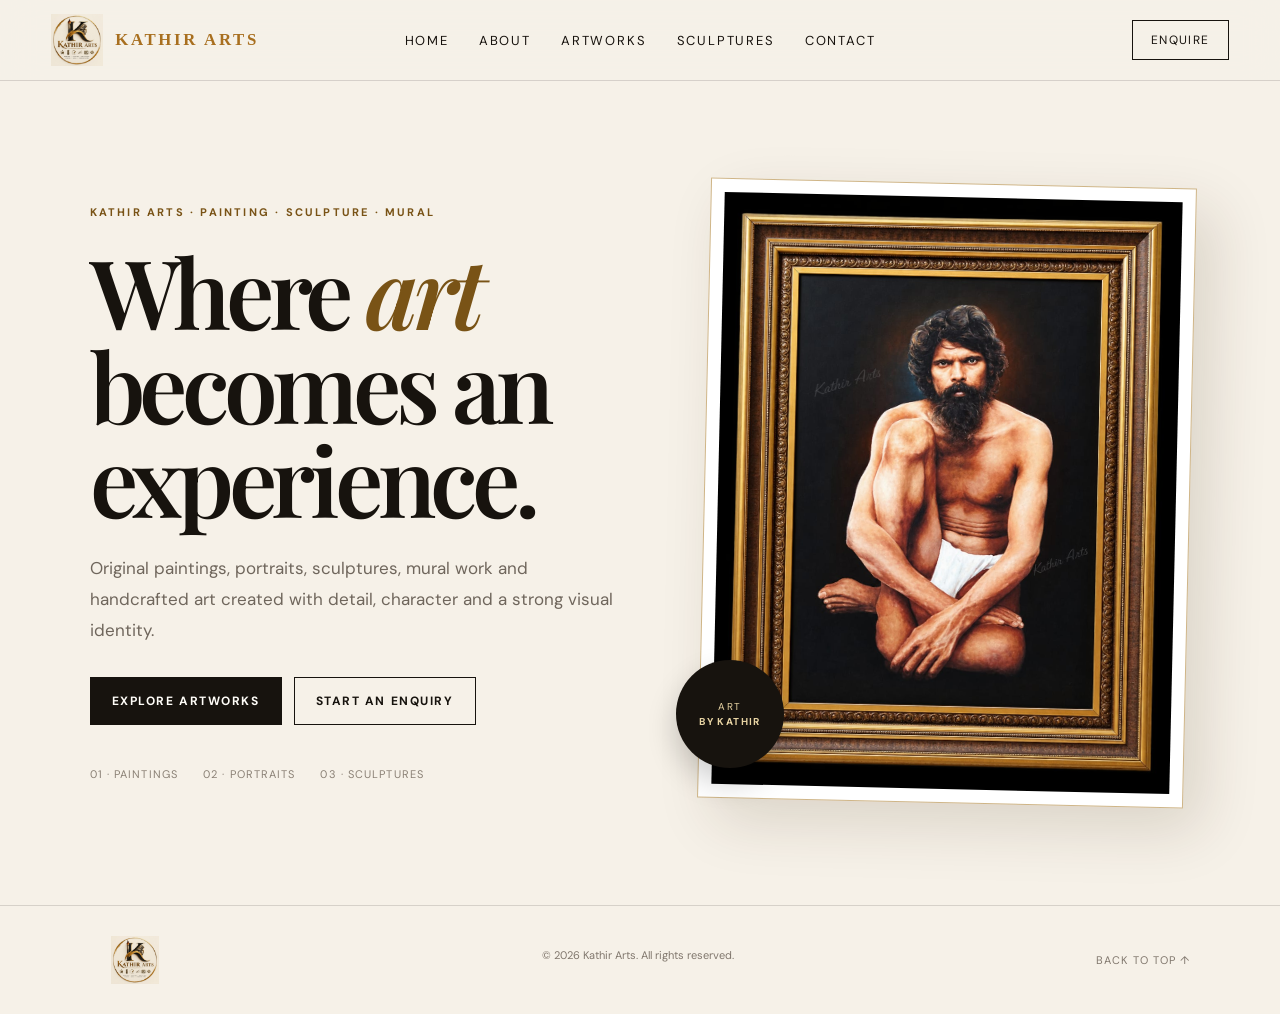
==== commit 13a7c849: "Keep Home as a simple front page" ====
--- a/index.html
+++ b/index.html
@@ -24,78 +24,7 @@
 </div>
 <div class="hero-art"><div class="hero-frame"><img src="assets/portrait-painting.png" alt="Kathir Arts portrait painting"></div><div class="hero-badge">ART<br><strong>BY KATHIR</strong></div></div>
 </section>
-<section class="intro-strip"><p>ART IS NOT JUST SEEN — IT IS FELT.</p><span>✦</span><p>HANDCRAFTED · ORIGINAL · DETAIL-DRIVEN</p></section>
-
-<section class="about section" id="about">
-<div class="section-label">01 / About the artist</div>
-<div class="about-grid">
-<div><p class="kicker">Meet Kathir</p><h2>An artist with a passion for creating <em>distinctive visual work.</em></h2></div>
-<div class="about-copy">
-<p>Kathir is an artist focused on painting, portraiture, sculpture, mural work and handcrafted artwork, with a focus on expressive forms, fine detail and quality finishes.</p>
-<p>His work is dedicated to creating paintings and sculptures that bring character, detail and visual impact to every space.</p>
-<div class="role-list"><span>Painting</span><span>Portrait Art</span><span>Sculpture</span><span>Mural Work</span><span>Custom Artwork</span><span>Handcrafted Art</span></div>
-</div>
-</div>
-</section>
-
-<section class="works section" id="works">
-<div class="section-heading"><div><div class="section-label">02 / Selected works</div><h2>Works that speak without words.</h2></div><p>Every piece is crafted to carry its own mood, texture and identity.</p></div>
-<div class="work-grid">
-<article class="work-card work-large"><div class="image-wrap"><img src="assets/portrait-painting.png" alt="Portrait painting by Kathir Arts" loading="lazy"><span class="work-number">01</span></div><div class="work-info"><div><p class="work-type">Painting / Portrait</p><h3>Portrait Painting</h3></div><strong>₹50,000</strong></div></article>
-<article class="work-card"><div class="image-wrap"><img src="assets/animal-sculptures.png" alt="Animal sculptures by Kathir Arts" loading="lazy"><span class="work-number">02</span></div><div class="work-info"><div><p class="work-type">Sculpture</p><h3>Animal Sculpture Series</h3></div><strong>₹50,000</strong></div></article>
-<article class="work-card"><div class="image-wrap tall"><img src="assets/buddha-sculpture.png" alt="Buddha wall sculpture work by Kathir Arts" loading="lazy"><span class="work-number">03</span></div><div class="work-info"><div><p class="work-type">Mural / Sculpture</p><h3>Wall Sculpture Installation</h3></div><strong>₹16,000+</strong></div></article>
-<article class="work-card work-wide"><div class="image-wrap"><img src="assets/dog-sculpture.png" alt="Dog sculpture by Kathir Arts" loading="lazy"><span class="work-number">04</span></div><div class="work-info"><div><p class="work-type">Sculpture</p><h3>Animal Form — Custom Work</h3></div><span class="price-note">Custom quotation</span></div></article>
-</div>
-</section>
-
-<section class="services section" id="sculpture">
-<div class="section-label">03 / Services & pricing</div>
-<div class="service-grid">
-<article class="service-card"><span>01</span><h3>Mural Work</h3><p>Custom mural and wall art for homes, studios, hospitality and commercial spaces.</p><strong>₹16,000</strong></article>
-<article class="service-card featured"><span>02</span><h3>Painting</h3><p>Original artwork with a handcrafted finish, developed around your theme and space.</p><strong>₹30,000</strong></article>
-<article class="service-card"><span>03</span><h3>Portrait</h3><p>Detailed portrait artwork created with attention to expression, light and character.</p><strong>₹50,000</strong></article>
-<article class="service-card"><span>04</span><h3>Animal Sculpture</h3><p>Large-scale custom animal sculptures with sculpting, finishing and paint detailing.</p><strong>₹50,000</strong></article>
-</div>
-<p class="pricing-note">* Prices shown are starting/reference prices. Final pricing can vary by size, material, finish and project requirements.</p>
-</section>
-
-<section class="process section">
-<div class="section-label">04 / The process</div>
-<div class="process-grid">
-<div><span>01</span><h3>Discuss</h3><p>Share your idea, reference, size and space requirements.</p></div>
-<div><span>02</span><h3>Design</h3><p>The concept, style and finish are planned around your vision.</p></div>
-<div><span>03</span><h3>Create</h3><p>The artwork is handcrafted with attention to detail and material.</p></div>
-<div><span>04</span><h3>Deliver</h3><p>Final finishing, presentation and handover for your space.</p></div>
-</div>
-</section>
-
-<section class="enquiry section" id="enquiry">
-<div class="enquiry-panel">
-<div><div class="section-label light">05 / Enquiry</div><h2>Have an idea for an artwork?</h2><p>Tell Kathir what you have in mind. Enquire for a custom painting, portrait, mural or sculpture.</p></div>
-<a class="button button-light" href="https://wa.me/911234567890?text=Hi%20Kathir%20Arts%2C%20I%27d%20like%20to%20enquire%20about%20an%20artwork." target="_blank" rel="noopener">WhatsApp Kathir Arts ↗</a>
-</div>
-</section>
-
-<section class="contact section" id="contact">
-<div class="section-label">06 / Contact</div>
-<div class="contact-grid">
-<div><p class="kicker">Let's create something memorable.</p><h2>Bring your idea. <em>We'll make it art.</em></h2></div>
-<div class="contact-details">
-<a href="tel:+911234567890"><span>Call</span>+91 1234567890</a>
-<a href="https://wa.me/911234567890" target="_blank" rel="noopener"><span>WhatsApp</span>+91 1234567890</a>
-<div class="social-placeholder"><span>Instagram</span><small>Link to be added</small></div>
-<div class="social-placeholder"><span>YouTube</span><small>Link to be added</small></div>
-<div class="social-placeholder"><span>Facebook</span><small>Link to be added</small></div>
-</div>
-</div>
-</section>
-<section class="home-gallery section"><div class="section-heading"><div><div class="section-label">Featured gallery</div><h2>A glimpse into Kathir's work.</h2></div><p>Click any artwork to view the original image full screen.</p></div><div class="mini-gallery">
-<button class="mini-card image-button lightbox-trigger" data-full="assets/portrait-painting.png"><img src="assets/portrait-painting.png" alt="Portrait painting"></button>
-<button class="mini-card image-button lightbox-trigger" data-full="assets/animal-sculptures.png"><img src="assets/animal-sculptures.png" alt="Animal sculptures"></button>
-<button class="mini-card image-button lightbox-trigger" data-full="assets/buddha-sculpture.png"><img src="assets/buddha-sculpture.png" alt="Buddha sculpture"></button>
-<button class="mini-card image-button lightbox-trigger" data-full="assets/dog-sculpture.png"><img src="assets/dog-sculpture.png" alt="Dog sculpture"></button>
-<button class="mini-card image-button lightbox-trigger" data-full="assets/artist-gallery.png"><img src="assets/artist-gallery.png" alt="Artist gallery work"></button></div></section>
-<section class="enquiry section"><div class="enquiry-panel"><div><div class="section-label light">Custom work</div><h2>Have an idea for an artwork?</h2><p>Tell Kathir what you have in mind.</p></div><a class="button button-light" href="contact.html#enquiry">Make an enquiry ↗</a></div></section></main>
+</main>
 <footer class="site-footer"><img src="assets/logo.png" alt="Kathir Arts"><p>© <span id="year"></span> Kathir Arts. All rights reserved.</p><a href="#home">Back to top ↑</a></footer>
 </div><div class="lightbox" id="lightbox" aria-hidden="true"><button class="lightbox-close" aria-label="Close image">×</button><img id="lightbox-image" src="" alt=""><p id="lightbox-caption"></p></div><script src="script.js"></script>
 </body>
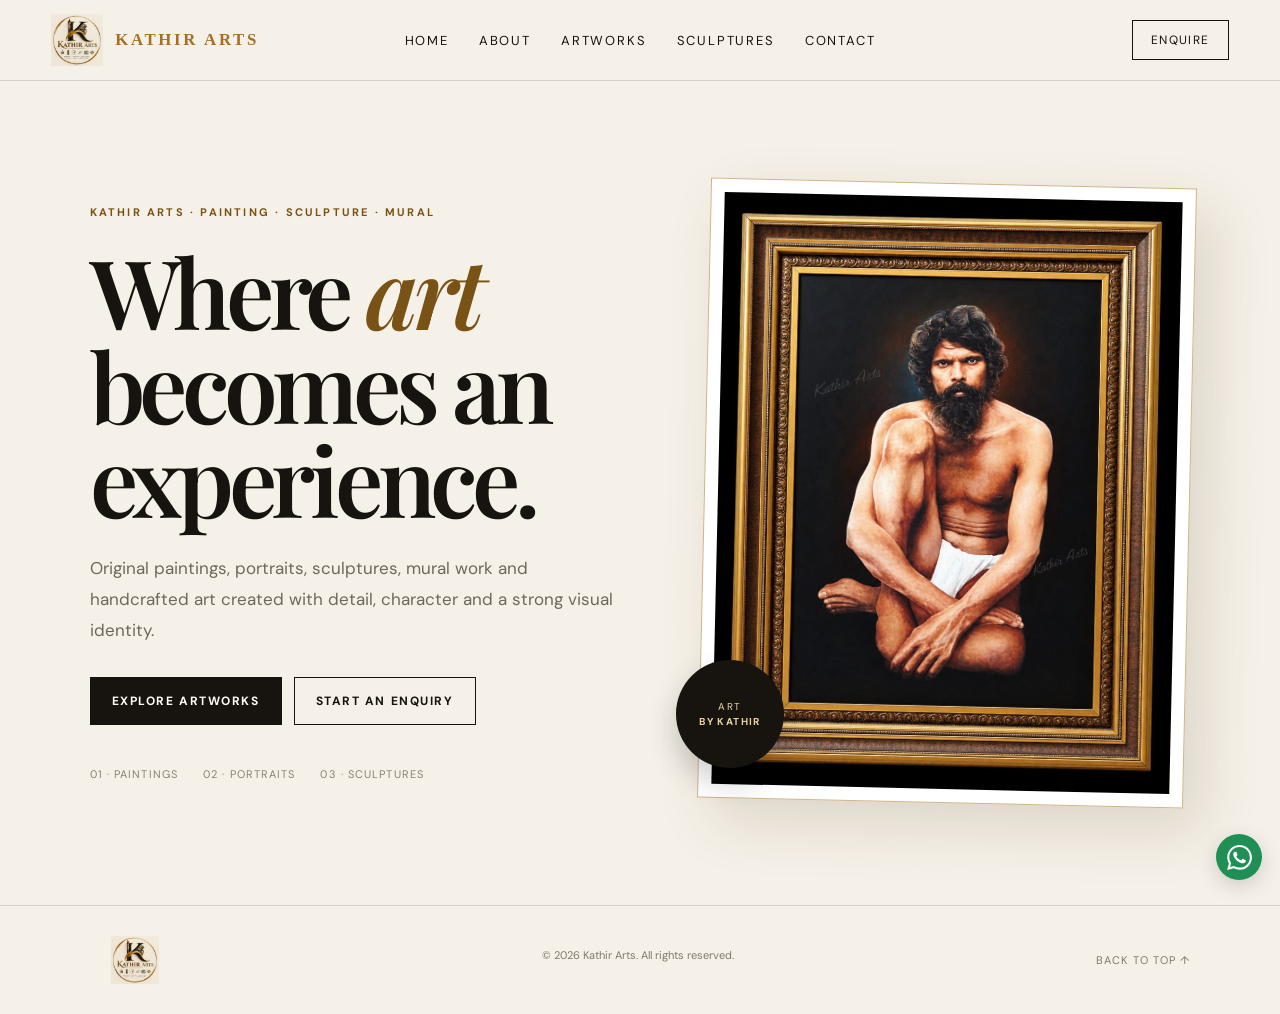
==== commit 6ae5bc3c: "Add floating WhatsApp button to page" ====
--- a/index.html
+++ b/index.html
@@ -24,7 +24,7 @@
 </div>
 <div class="hero-art"><div class="hero-frame"><img src="assets/portrait-painting.png" alt="Kathir Arts portrait painting"></div><div class="hero-badge">ART<br><strong>BY KATHIR</strong></div></div>
 </section>
-</main>
+</main><a class="whatsapp-float" href="https://wa.me/911234567890?text=Hi%20Kathir%20Arts%2C%20I%27d%20like%20to%20enquire%20about%20an%20artwork." target="_blank" rel="noopener" aria-label="Chat on WhatsApp"><svg class="whatsapp-icon" viewBox="0 0 24 24" aria-hidden="true"><path d="M20.52 3.48A11.84 11.84 0 0 0 12.08 0C5.54 0 .22 5.32.22 11.86c0 2.09.55 4.13 1.6 5.93L.12 24l6.36-1.67a11.83 11.83 0 0 0 5.6 1.42h.01c6.54 0 11.86-5.32 11.86-11.86 0-3.17-1.23-6.15-3.43-8.41ZM12.09 21.7h-.01a9.84 9.84 0 0 1-5.02-1.38l-.36-.21-3.77.99 1.01-3.68-.23-.38a9.84 9.84 0 0 1-1.51-5.18C2.2 6.42 6.63 2 12.08 2c2.64 0 5.12 1.03 6.98 2.9a9.82 9.82 0 0 1 2.9 6.99c0 5.45-4.43 9.81-9.87 9.81Zm5.41-7.37c-.3-.15-1.77-.87-2.05-.97-.27-.1-.47-.15-.67.15-.2.3-.77.97-.94 1.17-.17.2-.35.22-.65.07-.3-.15-1.26-.46-2.4-1.47-.89-.79-1.49-1.76-1.67-2.06-.17-.3-.02-.46.13-.61.14-.14.3-.35.45-.52.15-.17.2-.3.3-.5.1-.2.05-.37-.02-.52-.07-.15-.67-1.61-.92-2.2-.24-.58-.49-.5-.67-.51h-.57c-.2 0-.52.07-.8.37-.27.3-1.04 1.02-1.04 2.48s1.07 2.87 1.22 3.07c.15.2 2.1 3.21 5.08 4.5.71.31 1.26.49 1.69.63.71.23 1.35.2 1.86.12.57-.09 1.77-.72 2.02-1.41.25-.69.25-1.28.17-1.41-.07-.12-.27-.2-.57-.35Z"/></svg></a>
 <footer class="site-footer"><img src="assets/logo.png" alt="Kathir Arts"><p>© <span id="year"></span> Kathir Arts. All rights reserved.</p><a href="#home">Back to top ↑</a></footer>
 </div><div class="lightbox" id="lightbox" aria-hidden="true"><button class="lightbox-close" aria-label="Close image">×</button><img id="lightbox-image" src="" alt=""><p id="lightbox-caption"></p></div><script src="script.js"></script>
 </body>
--- a/styles.css
+++ b/styles.css
@@ -27,3 +27,13 @@
   .brand img { width:44px; height:44px; }
   .brand-name { font-size:.9rem; letter-spacing:.1em; }
 }
+
+/* Gallery enquiry actions + floating WhatsApp */
+.gallery-card { position:relative; }
+.card-enquire { display:inline-flex; align-items:center; justify-content:center; margin-top:12px; padding:9px 16px; border:1px solid var(--gold-dark); color:var(--gold-dark); text-decoration:none; text-transform:uppercase; letter-spacing:.1em; font-size:11px; transition:.25s ease; }
+.card-enquire:hover { background:var(--gold-dark); color:#fff; }
+.whatsapp-float { position:fixed; right:18px; bottom:20px; z-index:90; display:flex; align-items:center; justify-content:center; width:46px; height:46px; padding:0; background:#1f8f55; color:#fff; border-radius:999px; text-decoration:none; font-size:11px; font-weight:600; letter-spacing:.04em; box-shadow:0 6px 20px rgba(0,0,0,.16); transition:.25s ease; }
+.whatsapp-float:hover { transform:translateY(-2px); }
+@media(max-width:560px){ .whatsapp-float{right:12px;bottom:14px;padding:8px 11px;font-size:10px;} }
+
+.whatsapp-icon{width:25px;height:25px;fill:currentColor;display:block}.whatsapp-float{border-radius:50%;}
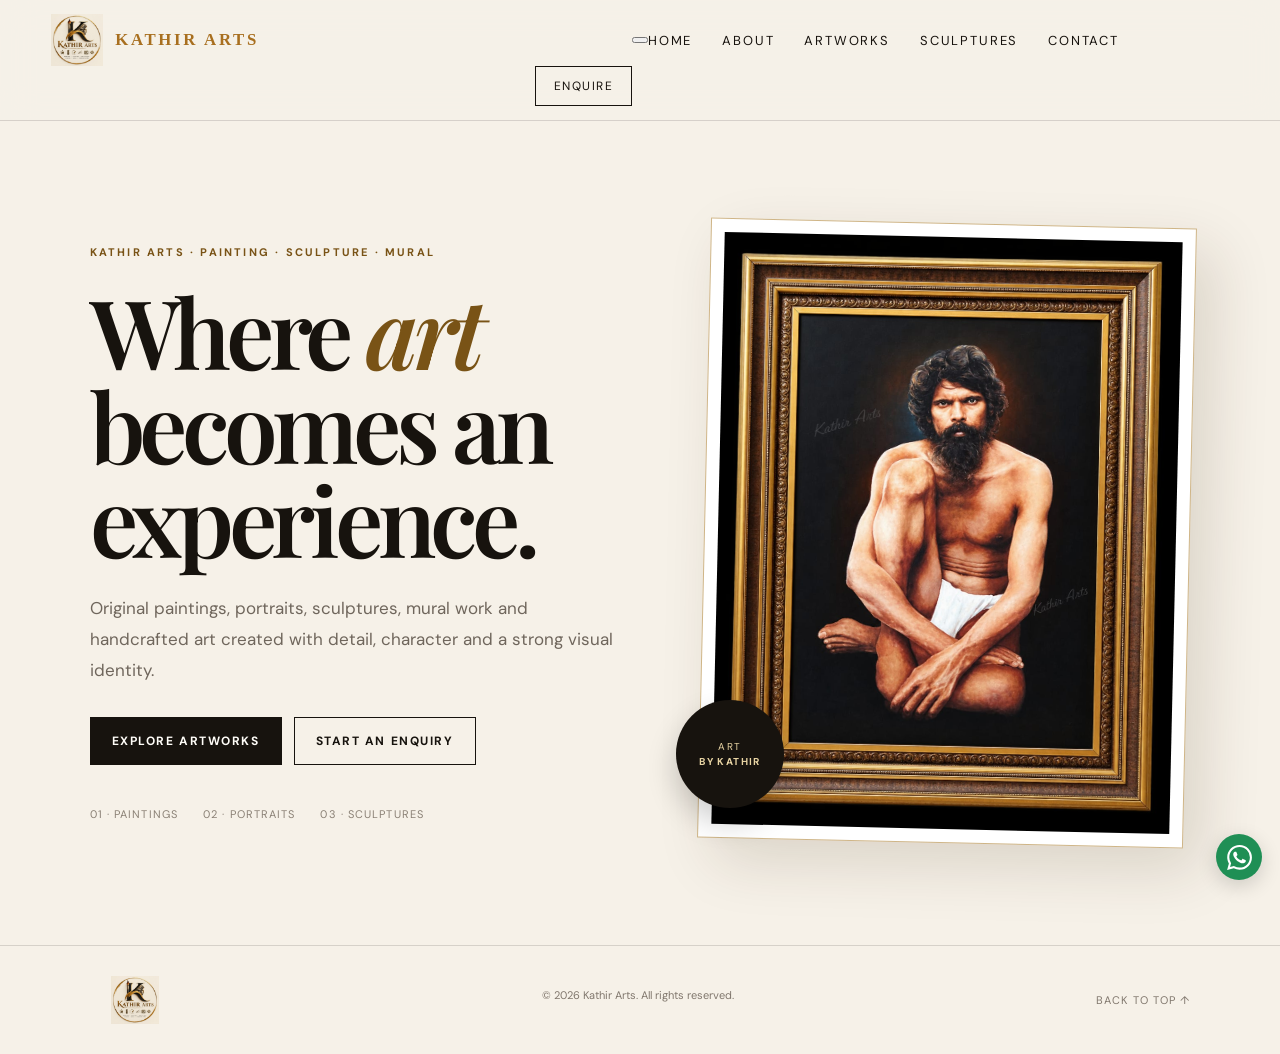
==== commit e37162b8: "Add mobile hamburger navigation" ====
--- a/index.html
+++ b/index.html
@@ -10,7 +10,7 @@
 <div class="page-shell">
 <header class="site-header">
 <a class="brand" href="#home"><img src="assets/logo.png" alt="Kathir Arts logo"><span class="brand-name">KATHIR ARTS</span></a>
-<nav class="nav"><a href="index.html">Home</a><a href="about.html">About</a><a href="artworks.html">Artworks</a><a href="sculptures.html">Sculptures</a><a href="contact.html">Contact</a></nav>
+<button class="menu-toggle" type="button" aria-label="Open menu" aria-expanded="false"><span></span><span></span><span></span></button><nav class="nav"><a href="index.html">Home</a><a href="about.html">About</a><a href="artworks.html">Artworks</a><a href="sculptures.html">Sculptures</a><a href="contact.html">Contact</a></nav>
 <a class="header-cta" href="contact.html#enquiry">Enquire</a>
 </header>
 <main>
--- a/styles.css
+++ b/styles.css
@@ -37,3 +37,5 @@
 @media(max-width:560px){ .whatsapp-float{right:12px;bottom:14px;padding:8px 11px;font-size:10px;} }
 
 .whatsapp-icon{width:25px;height:25px;fill:currentColor;display:block}.whatsapp-float{border-radius:50%;}
+
+.add-image-panel{display:flex;align-items:center;gap:16px;justify-content:flex-end;margin:28px 0 10px}.add-image-panel p{margin:0;color:var(--muted);font-size:12px}.add-image-button{display:inline-flex;align-items:center;gap:7px;padding:10px 15px;border:1px solid var(--gold-dark);color:var(--gold-dark);cursor:pointer;text-transform:uppercase;letter-spacing:.09em;font-size:11px;transition:.25s}.add-image-button:hover{background:var(--gold-dark);color:#fff}.image-upload-input{display:none}@media(max-width:560px){.add-image-panel{align-items:flex-start;flex-direction:column}.add-image-panel p{font-size:11px}}
